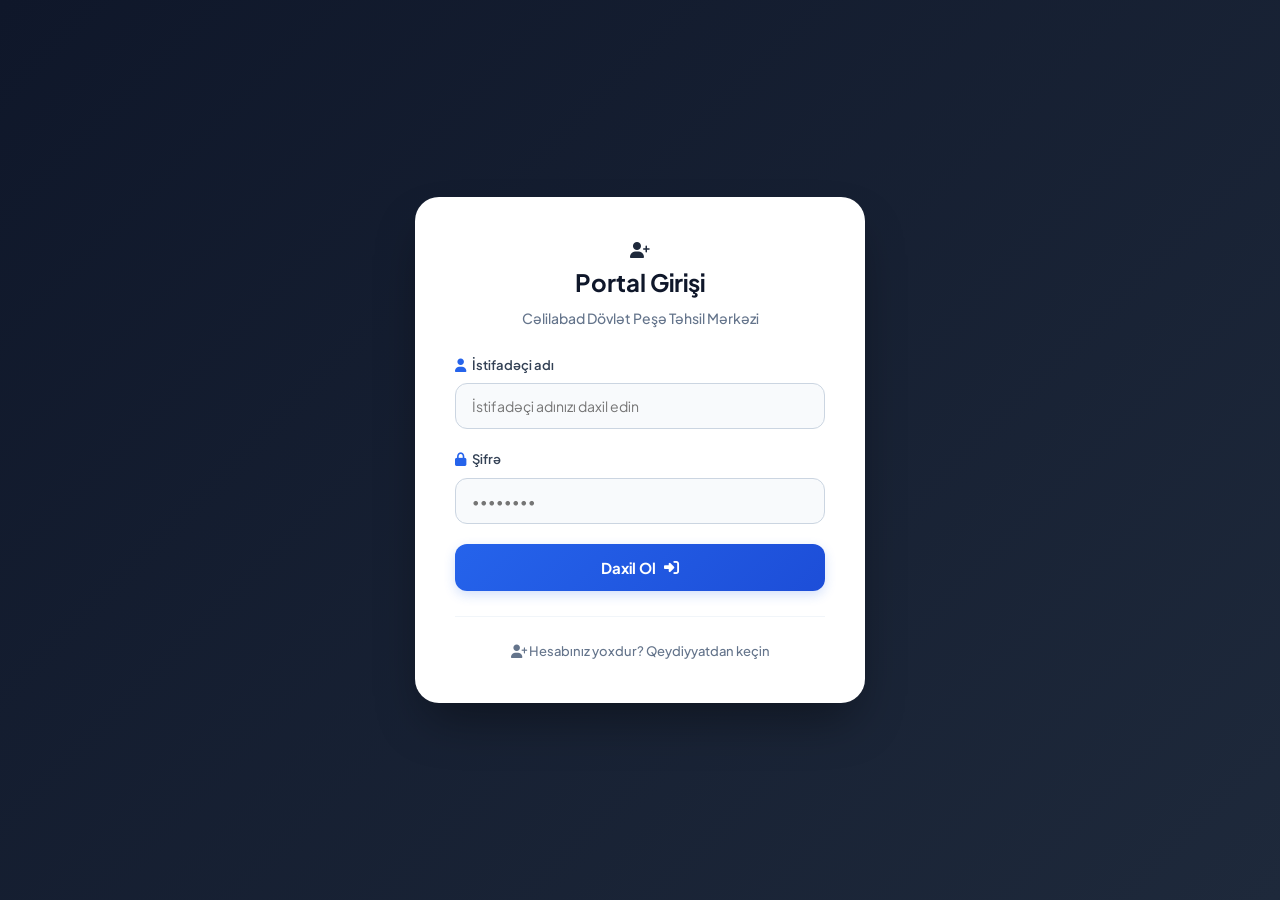
==== login.html @ 172aee86 "Add files via upload" ====
<!DOCTYPE html>
<html lang="az">
<head>
    <meta charset="UTF-8">
    <meta name="viewport" content="width=device-width, initial-scale=1.0">
    <title>Giriş - Portal</title>
    <link rel="stylesheet" href="https://cdnjs.cloudflare.com/ajax/libs/font-awesome/6.5.0/css/all.min.css">
    <link href="https://fonts.googleapis.com/css2?family=Plus+Jakarta+Sans:wght@400;500;600;700&display=swap" rel="stylesheet">
    <link rel="stylesheet" href="style.css">
</head>
<body class="auth-body">

    <div class="auth-container">
        <div class="auth-box">
            <div>
                <i class="fa-solid fa-user-plus"></i>
            </div>
            
            <h2 class="auth-box__title">Portal Girişi</h2>
            <p class="auth-box__subtitle">Cəlilabad Dövlət Peşə Təhsil Mərkəzi</p>
            
            <div id="statusMessage" class="status-message" style="display: none;"></div>

            <form id="loginForm">
                <div class="form-group">
                    <label for="usernameInput"><i class="fas fa-user"></i> İstifadəçi adı</label>
                    <input type="text" id="usernameInput" class="form-control" placeholder="İstifadəçi adınızı daxil edin" required>
                </div>
                
                <div class="form-group">
                    <label for="passwordInput"><i class="fas fa-lock"></i> Şifrə</label>
                    <input type="password" id="passwordInput" class="form-control" placeholder="••••••••" required>
                </div>

                <button type="submit" class="btn btn--primary btn--block">
                    <span>Daxil Ol</span> <i class="fas fa-sign-in-alt"></i>
                </button>
            </form>

            <div class="auth-box__footer">
                <a href="register.html"><i class="fa-solid fa-user-plus"></i> Hesabınız yoxdur? Qeydiyyatdan keçin</a>
            </div>
        </div>
    </div>

    <script src="auth.js"></script>
</body>
</html>
---- style.css ----
* {
    margin: 0;
    padding: 0;
    box-sizing: border-box;
}

:root {
    --bg-main: #f8fafc;
    --primary: #0f172a;
    --accent-orange: #f97316;
    --accent-green: #10b981;
    --accent-red: #ef4444;
    --text-dark: #1e293b;
    --text-muted: #64748b;
    --card-bg: #ffffff;
    --radius-lg: 24px;
    --radius-md: 16px;
    --shadow-sm: 0 4px 6px -1px rgba(0,0,0,0.05);
    --shadow-md: 0 20px 25px -5px rgba(0,0,0,0.05), 0 8px 10px -6px rgba(0,0,0,0.05);
}

body {
    background-color: var(--bg-main);
    line-height: 1.6;
    color: #1e293b; 
    font-family: 'Segoe UI', system-ui, -apple-system, sans-serif;
}

.container {
    max-width: 1200px;
    margin: 0 auto;
    padding: 0 20px; 
}

/*NAVİQASİYA (HEADER & NAVBAR */
header {
    background-color: #ffffff;
    box-shadow: 0 4px 6px -1px rgba(0, 0, 0, 0.05), 0 2px 4px -1px rgba(0, 0, 0, 0.03); 
    position: sticky;
    top: 0;
    z-index: 1000;
}  

.navbar__inner {
    display: flex;
    align-items: center;
    justify-content: space-between;
    padding: 10px 0;
}

.navbar__inner img {
    height: 60px; 
    width: auto;
    object-fit: contain;
}

.nav-menu {
    display: flex;
    align-items: center;
    list-style: none;
    gap: 15px;
}

.nav-menu__link, .dropbtn {
    text-decoration: none;
    color: #334155;
    font-weight: 600;
    font-size: 15px;
    padding: 8px 16px;
    border-radius: 6px;
    transition: all 0.3s ease;
    border: none;
    background: transparent;
}

.nav-menu__link:hover, .dropbtn:hover {
    color: #1e40af;
    background-color: #f1f5f9;
}

.dropdown {
    position: relative;
}

.dropdown-content {
    display: none;
    position: absolute;
    top: 100%;
    left: 0;
    border-radius: 8px;
    background-color: #ffffff;
    box-shadow: 0 10px 15px -3px rgba(0, 0, 0, 0.1);
    min-width: 220px;
    padding: 8px 0;
    border: 1px solid #e2e8f0;
}

.dropdown-content a {
    display: block;
    padding: 10px 20px;
    text-decoration: none;
    color: #475569;
    font-size: 14px;
    transition: background 0.2s;
}

.dropdown-content a:hover {
    background: #f1f5f9;
    color: #1e40af;
}

.dropdown:hover .dropdown-content {
    display: block;
}

/* ==========================================================================
   3. DÜYMƏLƏR (BUTTONS)
   ========================================================================== */
.btn {
    display: inline-block;
    padding: 10px 24px;
    border-radius: 6px;
    text-decoration: none;
    font-weight: 600;
    font-size: 15px;
    transition: all 0.2s ease;
    cursor: pointer;
}

.btn--primary {
    background-color: #1e40af; 
    color: #ffffff;
    border: 1px solid #1e40af;
}

.btn--primary:hover {
    background-color: #1d4ed8;
    transform: translateY(-1px);
}

.btn--secondary {
    background-color: #ffffff;
    color: #1e40af;
    border: 1px solid #cbd5e1;
}

.btn--secondary:hover {
    background-color: #f8fafc;
    border-color: #1e40af;
    transform: translateY(-1px);
}

.btn--block {
    width: 100%;
    text-align: center;
    padding: 12px;
    font-size: 16px;
    margin-top: 10px;
}

/* ==========================================================================
   4. HERO BÖLMƏSİ VƏ STRUKTUR BANNERLƏRİ
   ========================================================================== */
.hero {
    padding: 100px 0;
    text-align: center;
    background: linear-gradient(135deg, #0f172a 0%, #1e3a8a 100%); 
    color: white;
}

.hero__title {
    font-size: 42px;
    font-weight: 800;
    margin-bottom: 15px;
    letter-spacing: -0.5px;
}

.highlight {
    color: #38bdf8; 
}

.hero__subtitle {
    font-size: 18px;
    color: #94a3b8;
    max-width: 600px;
    margin: 0 auto 40px;
}

.hero__buttons {
    display: flex;
    justify-content: center;
    gap: 15px;
    flex-wrap: wrap;
}

.search-box {
    display: flex;
    justify-content: center;
    margin-bottom: 30px;
}

.search-box__input {
    width: 100%;
    max-width: 500px;
    height: 46px;
    padding: 0 20px;
    border-radius: 6px 0 0 6px;
    border: 1px solid #cbd5e1;
    font-size: 15px;
    outline: none;
}

.search-box__btn {
    padding: 0 20px;
    background-color: #1e40af;
    color: white;
    border: none;
    border-radius: 0 6px 6px 0;
    cursor: pointer;
    transition: background 0.2s;
}

.search-box__btn:hover {
    background-color: #1d4ed8;
}

/* ==========================================================================
   5. UMUMİ BÖLMƏ GENERATORTLARI VƏ MEDİA GRİDLƏRİ
   ========================================================================== */
.section {
    padding: 80px 0;
}

.section--light {
    background-color: #ffffff;
}

.section__title {
    font-size: 28px;
    font-weight: 700;
    color: #0f172a;
    margin-bottom: 40px;
    text-align: center;
    position: relative;
}

.section__title::after {
    content: '';
    display: block;
    width: 50px;
    height: 3px;
    background-color: #1e40af;
    margin: 10px auto 0;
    border-radius: 2px;
}

.section-header {
    text-align: center;
    margin-bottom: 50px;
}

.section-header h2 {
    font-size: 32px;
    color: var(--primary);
    font-weight: 800;
    margin-bottom: 12px;
    display: flex;
    align-items: center;
    justify-content: center;
    gap: 12px;
}

.section-header h2 i {
    color: var(--accent-orange);
}

.section-header p {
    color: var(--text-muted);
    font-size: 16px;
    font-weight: 500;
}

.gallery-grid {
    display: grid;
    grid-template-columns: repeat(auto-fill, minmax(280px, 1fr));
    gap: 20px;
    padding: 0;
    background: transparent;
}

.gallery-grid img {
    width: 100%;
    height: 220px;
    object-fit: cover;
    border-radius: 8px;
    box-shadow: 0 4px 6px -1px rgba(0, 0, 0, 0.05);
    transition: transform 0.3s ease, box-shadow 0.3s ease;
}

.gallery-grid img:hover {
    transform: translateY(-5px);
    box-shadow: 0 10px 15px -3px rgba(0, 0, 0, 0.1);
}

.videos-grid {
    display: grid;
    grid-template-columns: repeat(auto-fit, minmax(320px, 1fr));
    gap: 25px;
    background: transparent;
    padding: 0;
}

.video-item {
    background: #ffffff;
    border-radius: 8px;
    overflow: hidden;
    box-shadow: 0 4px 6px -1px rgba(0, 0, 0, 0.05);
    border: 1px solid #e2e8f0;
    position: relative;
    padding-top: 56.25%;
}

.video-item iframe {
    position: absolute;
    top: 0;
    left: 0;
    width: 100%;
    height: 100%;
    border: none;
}

/* ==========================================================================
   7. RƏQƏMSAL KİTABXANA MODULU
   ========================================================================== */
.library-container {
    margin-top: 40px;
    margin-bottom: 60px;
}

.library-search-filter {
    background-color: #ffffff;
    padding: 20px;
    border-radius: 12px;
    box-shadow: 0 4px 6px -1px rgba(0, 0, 0, 0.05);
    margin-bottom: 40px;
    border: 1px solid #e2e8f0;
    display: flex;
    flex-wrap: wrap;
    justify-content: space-between;
    align-items: center;
    gap: 20px;
}

.lib-search-box {
    position: relative;
    flex: 1;
    max-width: 450px;
}

.lib-search-box i {
    position: absolute;
    left: 15px;
    top: 50%;
    transform: translateY(-50%);
    color: #94a3b8;
}

.lib-search-box input {
    width: 100%;
    height: 45px;
    padding-left: 45px;
    padding-right: 20px;
    border: 1px solid #cbd5e1;
    border-radius: 8px;
    font-size: 14px;
    outline: none;
    transition: border-color 0.2s;
}

.lib-search-box input:focus {
    border-color: #2563eb;
}

.lib-filter-tags {
    display: flex;
    gap: 10px;
    flex-wrap: wrap;
}

.lib-tag {
    background-color: #f1f5f9;
    border: none;
    padding: 8px 16px;
    border-radius: 20px;
    font-size: 13px;
    font-weight: 600;
    color: #475569;
    cursor: pointer;
    transition: all 0.2s;
}

.lib-tag.active, .lib-tag:hover {
    background-color: #2563eb;
    color: #ffffff;
}

.featured-book-section {
    margin-bottom: 50px;
}

.featured-book-card {
    background: linear-gradient(135deg, #0f172a 0%, #1e3a8a 100%);
    color: #ffffff;
    border-radius: 16px;
    padding: 35px;
    position: relative;
    overflow: hidden;
    box-shadow: 0 10px 25px rgba(15, 23, 42, 0.25);
}

.featured-badge {
    position: absolute;
    top: 20px;
    right: 20px;
    background-color: #ef4444;
    color: white;
    padding: 6px 14px;
    font-size: 11px;
    font-weight: 700;
    border-radius: 6px;
    text-transform: uppercase;
    box-shadow: 0 4px 10px rgba(239, 68, 68, 0.4);
}

.featured-flex {
    display: flex;
    gap: 35px;
    align-items: center;
    flex-wrap: wrap;
}

.feat-img img {
    width: 150px;
    height: 220px;
    object-fit: cover;
    border-radius: 8px;
    box-shadow: 5px 5px 15px rgba(0,0,0,0.5);
}

.feat-details {
    flex: 1;
    min-width: 280px;
}

.feat-category {
    font-size: 12px;
    color: #38bdf8;
    text-transform: uppercase;
    font-weight: bold;
    letter-spacing: 1px;
}

.feat-details h3 {
    font-size: 24px;
    margin: 5px 0 10px 0;
}

.feat-author {
    color: #94a3b8;
    font-weight: 500;
    margin-bottom: 15px;
}

.feat-desc {
    color: #cbd5e1;
    font-size: 14px;
    line-height: 1.6;
    margin-bottom: 25px;
    max-width: 650px;
}

.feat-buttons {
    display: flex;
    gap: 15px;
}

.lib-btn {
    padding: 10px 20px;
    border-radius: 8px;
    font-weight: 600;
    font-size: 14px;
    text-decoration: none;
    display: inline-flex;
    align-items: center;
    gap: 8px;
    transition: all 0.2s;
}

.lib-btn.pdf-view {
    background-color: rgba(255, 255, 255, 0.1);
    color: white;
    border: 1px solid rgba(255, 255, 255, 0.2);
}

.lib-btn.pdf-view:hover {
    background-color: rgba(255, 255, 255, 0.2);
}

.lib-btn.pdf-download {
    background-color: #38bdf8;
    color: #0f172a;
}

.lib-btn.pdf-download:hover {
    background-color: #7dd3fc;
    transform: translateY(-2px);
}

.shelf-block {
    margin-top: 40px;
}

.shelf-title {
    font-size: 20px;
    color: #0f172a;
    border-left: 4px solid #38bdf8;
    padding-left: 12px;
    margin-bottom: 25px;
    font-weight: 600;
}

.book-grid {
    display: grid;
    grid-template-columns: repeat(auto-fill, minmax(220px, 1fr));
    gap: 25px;
}

.book-card {
    background-color: #ffffff;
    border: 1px solid #e2e8f0;
    border-radius: 12px;
    overflow: hidden;
    transition: all 0.3s cubic-bezier(0.4, 0, 0.2, 1);
    box-shadow: 0 2px 4px rgba(0,0,0,0.02);
}

.book-card:hover {
    transform: translateY(-6px);
    box-shadow: 0 15px 25px rgba(0, 0, 0, 0.08);
    border-color: #cbd5e1;
}

.book-cover {
    height: 240px;
    background-color: #f8fafc;
    position: relative;
    display: flex;
    align-items: center;
    justify-content: center;
    padding: 15px;
    overflow: hidden;
}

.book-cover img {
    height: 100%;
    width: auto;
    object-fit: cover;
    box-shadow: 3px 5px 12px rgba(0,0,0,0.15);
    transition: transform 0.4s ease;
}

.book-card:hover .book-cover img {
    transform: scale(1.05) rotate(1deg);
}

.book-badge.pdf {
    position: absolute;
    top: 12px;
    left: 12px;
    background-color: #ef4444;
    color: white;
    font-size: 10px;
    font-weight: 800;
    padding: 3px 8px;
    border-radius: 4px;
    z-index: 2;
}

.book-info {
    padding: 15px;
    border-top: 1px solid #f1f5f9;
}

.book-title {
    font-size: 15px;
    font-weight: 600;
    color: #0f172a;
    margin-bottom: 4px;
    white-space: nowrap;
    overflow: hidden;
    text-overflow: ellipsis; 
}

.book-author {
    font-size: 13px;
    color: #64748b;
    margin-bottom: 8px;
}

.book-pages {
    font-size: 12px;
    color: #94a3b8;
    margin-bottom: 12px;
}

.book-actions {
    display: flex;
    gap: 8px;
    align-items: center;
}

.action-icon {
    width: 36px;
    height: 36px;
    background-color: #f1f5f9;
    color: #475569;
    border-radius: 6px;
    display: flex;
    align-items: center;
    justify-content: center;
    text-decoration: none;
    transition: all 0.2s;
}

.action-icon:hover {
    background-color: #e2e8f0;
    color: #0f172a;
}

.action-btn-main {
    flex: 1;
    height: 36px;
    background-color: #2563eb;
    color: white;
    font-size: 13px;
    font-weight: 600;
    text-decoration: none;
    border-radius: 6px;
    display: inline-flex;
    align-items: center;
    justify-content: center;
    gap: 6px;
    transition: background 0.2s;
}

.action-btn-main:hover {
    background-color: #1d4ed8;
}

* {
    margin: 0;
    padding: 0;
    box-sizing: border-box;
    font-family: 'Plus Jakarta Sans', sans-serif;
}

.auth-body {
    background: linear-gradient(135deg, #0f172a 0%, #1e293b 100%);
    min-height: 100vh;
    display: flex;
    align-items: center;
    justify-content: center;
    padding: 20px;
}

.auth-container {
    width: 100%;
    max-width: 450px;
}

.auth-box {
    background: #ffffff;
    border-radius: 24px;
    padding: 40px;
    box-shadow: 0 25px 50px -12px rgba(0, 0, 0, 0.4);
    text-align: center;
}

.auth-box__icon {
    width: 70px;
    height: 70px;
    background: rgba(37, 99, 235, 0.08); 
    color: #1d4ed8; 
    border: 1px solid rgba(37, 99, 235, 0.2);
    border-radius: 20px;
    display: flex;
    align-items: center;
    justify-content: center;
    font-size: 30px;
    margin: 0 auto 25px auto;
}

.auth-box__title {
    font-size: 24px;
    font-weight: 700;
    color: #0f172a;
    margin-bottom: 6px;
}

.auth-box__subtitle {
    font-size: 14px;
    color: #64748b;
    margin-bottom: 25px;
    font-weight: 500;
}

.role-selector {
    display: flex;
    background-color: #f1f5f9;
    padding: 5px;
    border-radius: 14px;
    margin-bottom: 25px;
    gap: 4px;
}

.role-btn {
    flex: 1;
    background: transparent;
    border: none;
    padding: 10px 2px;
    font-size: 11.5px;
    font-weight: 700;
    color: #64748b;
    border-radius: 10px;
    cursor: pointer;
    transition: all 0.2s ease;
    display: flex;
    flex-direction: column;
    align-items: center;
    gap: 6px;
}

.role-btn:hover { color: #0f172a; }
.role-btn.active {
    background-color: #ffffff;
    color: #2563eb;
    box-shadow: 0 4px 10px rgba(0, 0, 0, 0.05);
}

/* Form elementləri */
.form-group {
    text-align: left;
    margin-bottom: 20px;
}

.form-group label {
    display: block;
    font-size: 13px;
    font-weight: 600;
    color: #334155;
    margin-bottom: 8px;
}

.form-group label i { color: #2563eb; margin-right: 4px; }

.form-control {
    width: 100%;
    padding: 13px 16px;
    font-size: 14px;
    border-radius: 12px;
    border: 1px solid #cbd5e1;
    background-color: #f8fafc;
    color: #0f172a;
    outline: none;
    transition: all 0.2s;
}

.form-control:focus {
    border-color: #2563eb;
    background-color: #ffffff;
    box-shadow: 0 0 0 4px rgba(37, 99, 235, 0.1);
}

.form-help {
    display: block;
    font-size: 11px;
    color: #94a3b8;
    margin-top: 5px;
}

.btn--block { width: 100%; }
.btn--primary {
    background: linear-gradient(135deg, #2563eb, #1d4ed8);
    color: #ffffff;
    border: none;
    padding: 14px;
    font-size: 15px;
    font-weight: 700;
    border-radius: 12px;
    cursor: pointer;
    display: flex;
    align-items: center;
    justify-content: center;
    gap: 8px;
    box-shadow: 0 4px 12px rgba(37, 99, 235, 0.2);
}

.status-message {
    padding: 12px 16px;
    border-radius: 12px;
    font-size: 13px;
    font-weight: 500;
    margin-bottom: 20px;
    text-align: left;
    line-height: 1.5;
}
.status-message.error { color: #991b1b; background-color: #fef2f2; border: 1px solid #fca5a5; }
.status-message.success { color: #166534; background-color: #f0fdf4; border: 1px solid #86efac; }

.auth-box__footer { margin-top: 25px; padding-top: 20px; border-top: 1px solid #f1f5f9; }
.auth-box__footer a { color: #64748b; text-decoration: none; font-size: 13px; font-weight: 500; }
.auth-box__footer a:hover { color: #2563eb; }


/* ==========================================================================
   10. XƏBƏRLƏR VƏ MEDİA BLOQU (NEWS MODUL)
   ========================================================================== */
.news-container {
    max-width: 1140px;
    margin: 40px auto;
    padding: 0 20px;
}

.news-section-title {
    font-size: 30px;
    color: #0f172a;
    font-weight: 800;
    margin-bottom: 35px;
    position: relative;
}

.news-section-title::after {
    content: '';
    display: block;
    width: 50px;
    height: 4px;
    background-color: #2563eb; 
    margin-top: 10px;
    border-radius: 2px;
}

.news-grid-layout {
    display: grid;
    grid-template-columns: repeat(3, 1fr);
    gap: 30px;
    margin-bottom: 60px;
}

.news-feed-card.main-feature {
    grid-column: span 2;
}

.news-feed-card {
    background: #ffffff;
    border-radius: 16px;
    overflow: hidden;
    box-shadow: 0 4px 20px rgba(15, 23, 42, 0.05);
    border: 1px solid #e2e8f0;
    display: flex;
    flex-direction: column;
    transition: transform 0.3s ease, box-shadow 0.3s ease;
}

.news-feed-card:hover {
    transform: translateY(-5px);
    box-shadow: 0 15px 30px rgba(15, 23, 42, 0.1);
}

.feed-card-image {
    position: relative;
    overflow: hidden;
    background-color: #0f172a;
}

.feed-card-image img {
    width: 100%;
    height: 240px;
    object-fit: cover; 
    display: block;
    transition: transform 0.5s ease;
}

.news-feed-card.main-feature .feed-card-image img {
    height: 380px;
}

.news-feed-card:hover .feed-card-image img {
    transform: scale(1.03);
}

.feed-badge {
    position: absolute;
    top: 15px;
    left: 15px;
    background: #2563eb;
    color: #ffffff;
    font-size: 11px;
    font-weight: 700;
    padding: 6px 14px;
    border-radius: 6px;
    text-transform: uppercase;
    letter-spacing: 0.5px;
}

.feed-card-body {
    padding: 25px;
    display: flex;
    flex-direction: column;
    flex-grow: 1;
}

.feed-meta {
    font-size: 13px;
    color: #64748b;
    margin-bottom: 12px;
    display: flex;
    gap: 15px;
    font-weight: 500;
}

.feed-meta i {
    color: #2563eb;
}

.feed-title {
    font-size: 20px;
    color: #0f172a;
    font-weight: 700;
    line-height: 1.4;
    margin-bottom: 15px;
}

.news-feed-card.main-feature .feed-title {
    font-size: 26px;
}

.feed-description {
    font-size: 14px;
    color: #475569;
    line-height: 1.6;
    margin-bottom: 20px;
    display: -webkit-box;
    -webkit-line-clamp: 3; 
    -webkit-box-orient: vertical;
    overflow: hidden;
}

.news-feed-card.main-feature .feed-description {
    -webkit-line-clamp: 4; 
}

.feed-read-more {
    margin-top: auto;
    color: #2563eb;
    text-decoration: none;
    font-weight: 700;
    font-size: 14px;
    display: inline-flex;
    align-items: center;
    gap: 6px;
    transition: color 0.2s ease;
}

.feed-read-more:hover {
    color: #1d4ed8;
}

.news-single-wrapper {
    background: #ffffff;
    border-radius: 24px;
    padding: 45px;
    border: 1px solid #e2e8f0;
    box-shadow: 0 4px 25px rgba(0,0,0,0.02);
}

.single-category-tag {
    display: inline-block;
    background: rgba(37, 99, 235, 0.08);
    color: #2563eb;
    font-size: 12px;
    font-weight: 700;
    padding: 6px 16px;
    border-radius: 50px;
    margin-bottom: 20px;
    text-transform: uppercase;
}

.single-main-title {
    font-size: 34px;
    color: #0f172a;
    font-weight: 800;
    line-height: 1.3;
    margin-bottom: 20px;
}

.single-post-meta {
    display: flex;
    flex-wrap: wrap;
    gap: 25px;
    padding-bottom: 25px;
    border-bottom: 1px solid #f1f5f9;
    margin-bottom: 35px;
}

.meta-item {
    font-size: 14px;
    color: #64748b;
    display: flex;
    align-items: center;
    gap: 8px;
    font-weight: 500;
}

.meta-item i {
    color: #94a3b8;
}

.single-main-media {
    margin-bottom: 40px;
    border-radius: 16px;
    overflow: hidden;
}

.single-main-media img {
    width: 100%;
    max-height: 500px;
    object-fit: cover;
    display: block;
}

.media-caption {
    background-color: #f8fafc;
    padding: 12px 20px;
    font-size: 13px;
    color: #64748b;
    border-left: 3px solid #cbd5e1;
    font-style: italic;
}

.single-content-body {
    font-size: 17px;
    color: #334155;
    line-height: 1.8;
}

.single-content-body p {
    margin-bottom: 25px;
}

.content-lead-paragraph {
    font-size: 19px;
    font-weight: 600;
    color: #0f172a;
    line-height: 1.7;
}

blockquote {
    background: #f8fafc;
    border-left: 5px solid #2563eb;
    padding: 25px;
    margin: 35px 0;
    border-radius: 0 12px 12px 0;
    font-style: italic;
    font-size: 18px;
    color: #1e293b;
}

.blockquote-author {
    display: block;
    font-size: 13px;
    font-weight: 700;
    color: #64748b;
    margin-top: 10px;
    font-style: normal;
}

.single-sub-gallery {
    margin: 45px 0;
    padding-top: 30px;
    border-top: 1px solid #f1f5f9;
}

.gallery-title {
    font-size: 18px;
    color: #0f172a;
    font-weight: 700;
    margin-bottom: 20px;
}

.gallery-img-box {
    border-radius: 10px;
    overflow: hidden;
    height: 160px;
}

.gallery-img-box img {
    width: 100%;
    height: 100%;
    object-fit: cover;
    transition: transform 0.3s;
}

.gallery-img-box:hover img {
    transform: scale(1.05);
}

.single-footer-tools {
    display: flex;
    justify-content: space-between;
    align-items: center;
    flex-wrap: wrap;
    gap: 20px;
    padding-top: 30px;
    border-top: 1px solid #f1f5f9;
    margin-top: 40px;
}

.post-tags {
    display: flex;
    gap: 8px;
}

.tag {
    background: #f1f5f9;
    color: #475569;
    padding: 6px 12px;
    border-radius: 6px;
    font-size: 13px;
    font-weight: 600;
}

.post-share {
    display: flex;
    align-items: center;
    gap: 12px;
    font-size: 14px;
    font-weight: 700;
    color: #475569;
}

.post-share a {
    width: 35px;
    height: 35px;
    background: #f1f5f9;
    color: #475569;
    border-radius: 50%;
    display: flex;
    align-items: center;
    justify-content: center;
    text-decoration: none;
    transition: all 0.2s ease;
}

.post-share a:hover {
    background: #2563eb;
    color: #ffffff;
    transform: translateY(-2px);
}

/* ==========================================================================
   CDPTM MAIN PORTAL - BRANDING & LOGO ANIMATION
   ========================================================================== */

.nav-left-brand {
    display: flex;
    align-items: center;
    gap: 14px;
    cursor: pointer;
    position: relative;
    user-select: none;
}

/* 🌀 SAAS STİLİNDƏ NEON BADGE */
.animated-school-badge {
    position: relative;
    width: 44px;
    height: 44px;
    background: #0f172a; /* Dərin kosmik tünd rəng */
    border-radius: 12px;
    display: flex;
    align-items: center;
    justify-content: center;
    border: 1px solid rgba(16, 185, 129, 0.25);
    z-index: 1;
}

/* İkonun nəfəs alma animasiyası */
.pulse-icon {
    font-size: 20px;
    color: #10b981; /* Premium yaşıl */
    filter: drop-shadow(0 0 6px rgba(16, 185, 129, 0.5));
    animation: iconPulseEffect 2s infinite ease-in-out;
}

/* Fırlanan möhtəşəm rəngli halqa */
.badge-glow-ring {
    position: absolute;
    top: -2px;
    left: -2px;
    right: -2px;
    bottom: -2px;
    border-radius: 14px;
    background: linear-gradient(45deg, #10b981, #06b6d4, #6366f1, #10b981);
    background-size: 400% 400%;
    z-index: -1;
    opacity: 0.5;
    animation: neonRingRotate 5s linear infinite;
    filter: blur(3px);
}

/* Üzərinə gələndə neonun coşması */
.nav-left-brand:hover .badge-glow-ring {
    opacity: 1;
    filter: blur(5px);
}

.school-brand-text h2 {
    margin: 0;
    font-size: 16px;
    font-weight: 800;
    font-family: 'Plus Jakarta Sans', sans-serif;
    letter-spacing: -0.3px;
    background: linear-gradient(90deg, #ffffff 0%, #38bdf8 50%, #ffffff 100%);
    background-size: 200% auto;
    -webkit-background-clip: text;
    -webkit-text-fill-color: transparent;
    animation: textGlowShine 3.5s linear infinite;
}

.school-brand-text span {
    font-size: 11px;
    font-weight: 600;
    color: #94a3b8;
    display: flex;
    align-items: center;
    gap: 4px;
    margin-top: 1px;
}

.school-brand-text span i {
    color: #38bdf8; /* Aktivlik bildirən mavi neon ildırım */
    font-size: 10px;
}

@keyframes neonRingRotate {
    0% { background-position: 0% 50%; }
    50% { background-position: 100% 50%; }
    100% { background-position: 0% 50%; }
}

@keyframes textGlowShine {
    to { background-position: 200% center; }
}

@keyframes iconPulseEffect {
    0%, 100% { transform: scale(1); filter: drop-shadow(0 0 4px rgba(16, 185, 129, 0.4)); }
    50% { transform: scale(1.08); filter: drop-shadow(0 0 12px rgba(16, 185, 129, 0.8)); }
}

/*  11. FOOTER--SOSİAL MEDİA EFFEKTLƏRİ*/
.main-footer {
    background-color: #0f172a;
    color: #cbd5e1;
    padding: 60px 0 0 0;
    margin-top: 80px;
    border-top: 4px solid #2563eb;
}

.footer-grid {
    display: grid;
    grid-template-columns: 1.5fr 1fr 1fr;
    gap: 40px;
    padding-bottom: 50px;
}

.footer-heading {
    color: #ffffff;
    font-size: 18px;
    font-weight: 600;
    margin-bottom: 25px;
    position: relative;
    padding-bottom: 10px;
}

.footer-heading::after {
    content: '';
    position: absolute;
    left: 0;
    bottom: 0;
    width: 35px;
    height: 2px;
    background-color: #38bdf8;
}

.footer-logo-box img {
    height: 55px;
    width: auto;
    object-fit: contain;
}

.footer-text {
    font-size: 14px;
    line-height: 1.6;
    color: #94a3b8;
    margin-bottom: 25px;
}

.footer-social-links {
    display: flex;
    gap: 12px;
}

.footer-social-links a {
    width: 38px;
    height: 38px;
    background-color: #1e293b;
    color: #cbd5e1;
    border-radius: 50%;
    display: flex;
    align-items: center;
    justify-content: center;
    text-decoration: none;
    transition: all 0.3s cubic-bezier(0.4, 0, 0.2, 1);
}

.footer-social-links a:hover {
    color: #ffffff;
    transform: translateY(-4px);
}

.footer-social-links a:nth-child(1):hover { background-color: #1877f2; } /* Facebook */
.footer-social-links a:nth-child(2):hover { background-color: #e1306c; } /* Instagram */
.footer-social-links a:nth-child(3):hover { background-color: #ff0000; } /* YouTube */

.footer-menu {
    list-style: none;
    padding: 0;
    margin: 0;
}

.footer-menu li {
    margin-bottom: 12px;
}

.footer-menu li a {
    color: #cbd5e1;
    text-decoration: none;
    font-size: 14px;
    display: inline-flex;
    align-items: center;
    gap: 8px;
    transition: all 0.25s ease;
}

.footer-menu li a i {
    font-size: 10px;
    color: #38bdf8;
    transition: transform 0.25s ease;
}

.footer-menu li a:hover {
    color: #ffffff;
}

.footer-menu li a:hover i {
    color: #ffffff;
    transform: translateX(5px);
}

.footer-contact-list {
    list-style: none;
    padding: 0;
    margin: 0;
}

.footer-contact-list li {
    margin-bottom: 14px;
    font-size: 14px;
    color: #cbd5e1;
    display: flex;
    align-items: center;
    gap: 12px;
}

.footer-contact-list li a {
    color: #cbd5e1;
    text-decoration: none;
}

.footer-contact-list li a:hover {
    color: #ffffff;
}

.footer-contact-list li i {
    color: #38bdf8;
    width: 16px;
    text-align: center;
}

.footer-copyright {
    background-color: #020617;
    padding: 20px 0;
    border-top: 1px solid #1e293b;
    text-align: center;
    font-size: 13px;
}

/* MOBİL RESPONSIVE SİSTEMİ */
@media (max-width: 992px) {
    .news-grid-layout {
        grid-template-columns: repeat(2, 1fr);
    }
    .news-feed-card.main-feature {
        grid-column: span 2;
    }
    .single-main-title {
        font-size: 28px;
    }
}

@media (max-width: 768px) {
    .contact-wrapper {
        grid-template-columns: 1fr;
    }
    .footer-grid {
        grid-template-columns: 1fr;
        gap: 30px;
    }
    .news-grid-layout {
        grid-template-columns: 1fr;
    }
    .news-feed-card.main-feature {
        grid-column: span 1;
    }
    .news-feed-card.main-feature .feed-card-image img {
        height: 240px;
    }
    .news-single-wrapper {
        padding: 25px 20px;
    }
    .single-main-title {
        font-size: 24px;
    }
    .gallery-grid {
        grid-template-columns: 1fr;
    }
    .gallery-img-box {
        height: 180px;
    }
    .single-footer-tools {
        flex-direction: column;
        align-items: flex-start;
    }
    .today-menu-content {
        flex-direction: column;
        align-items: flex-start;
    }
    .today-menu-price {
        width: 100%;
        text-align: right;
    }
}
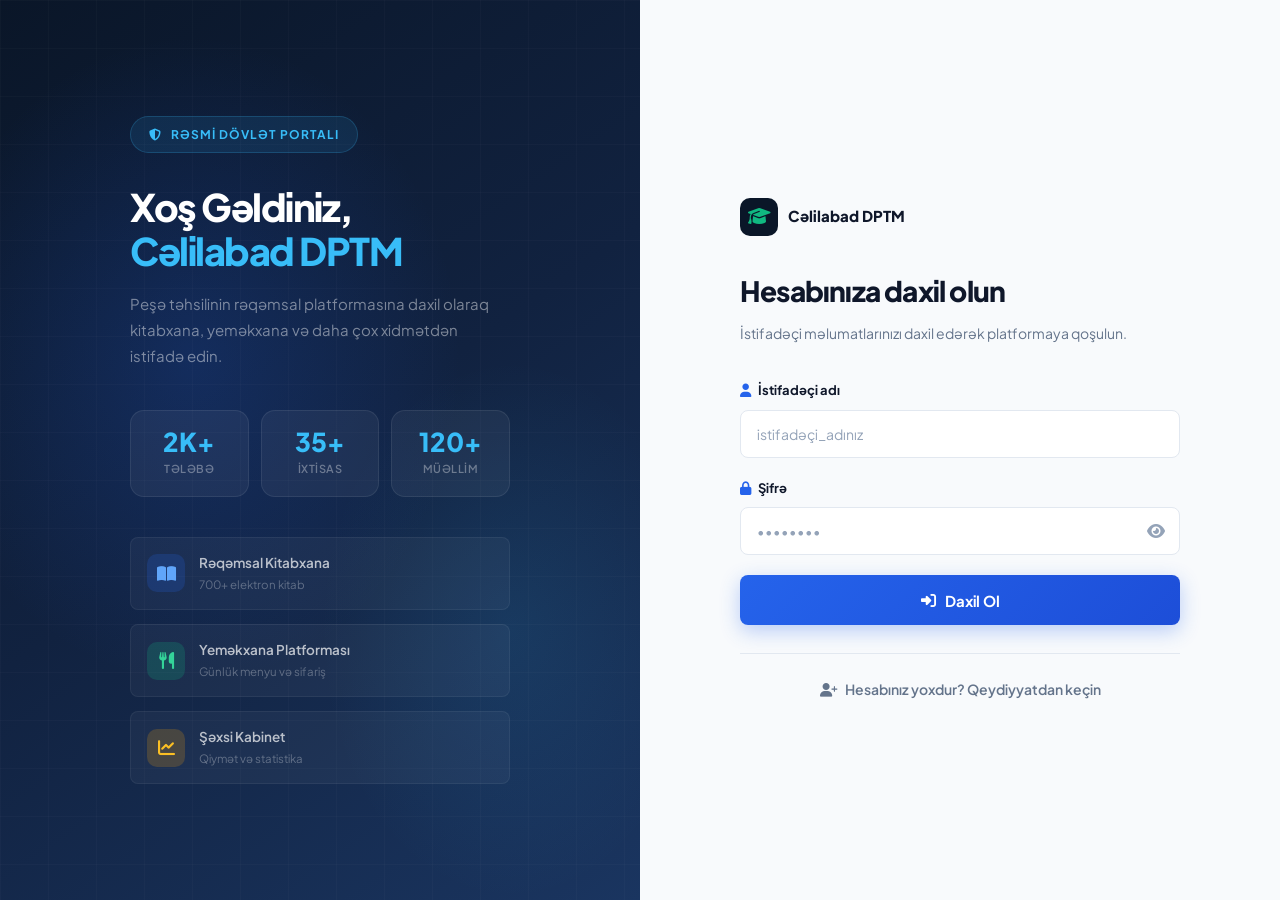
==== commit 198ce428: "Add files via upload" ====
--- a/login.html
+++ b/login.html
@@ -3,46 +3,133 @@
 <head>
     <meta charset="UTF-8">
     <meta name="viewport" content="width=device-width, initial-scale=1.0">
-    <title>Giriş - Portal</title>
+    <title>Giriş — Cəlilabad DPTM Portal</title>
     <link rel="stylesheet" href="https://cdnjs.cloudflare.com/ajax/libs/font-awesome/6.5.0/css/all.min.css">
-    <link href="https://fonts.googleapis.com/css2?family=Plus+Jakarta+Sans:wght@400;500;600;700&display=swap" rel="stylesheet">
+    <link href="https://fonts.googleapis.com/css2?family=Plus+Jakarta+Sans:wght@400;500;600;700;800&display=swap" rel="stylesheet">
     <link rel="stylesheet" href="style.css">
 </head>
 <body class="auth-body">
 
-    <div class="auth-container">
-        <div class="auth-box">
-            <div>
-                <i class="fa-solid fa-user-plus"></i>
+    <!-- LEFT — Visual panel -->
+    <div class="auth-visual">
+        <div class="auth-visual-grid"></div>
+        <div class="auth-visual-content">
+
+            <div class="auth-visual-badge">
+                <i class="fas fa-shield-alt"></i> Rəsmi Dövlət Portalı
             </div>
-            
-            <h2 class="auth-box__title">Portal Girişi</h2>
-            <p class="auth-box__subtitle">Cəlilabad Dövlət Peşə Təhsil Mərkəzi</p>
-            
-            <div id="statusMessage" class="status-message" style="display: none;"></div>
 
-            <form id="loginForm">
-                <div class="form-group">
-                    <label for="usernameInput"><i class="fas fa-user"></i> İstifadəçi adı</label>
-                    <input type="text" id="usernameInput" class="form-control" placeholder="İstifadəçi adınızı daxil edin" required>
+            <h1 class="auth-visual-title">
+                Xoş Gəldiniz,<br>
+                <span>Cəlilabad DPTM</span>
+            </h1>
+            <p class="auth-visual-desc">
+                Peşə təhsilinin rəqəmsal platformasına daxil olaraq kitabxana, yeməkxana və daha çox xidmətdən istifadə edin.
+            </p>
+
+            <div class="auth-visual-stats">
+                <div class="avs-item">
+                    <div class="avs-num">2K+</div>
+                    <div class="avs-lbl">Tələbə</div>
                 </div>
-                
-                <div class="form-group">
-                    <label for="passwordInput"><i class="fas fa-lock"></i> Şifrə</label>
-                    <input type="password" id="passwordInput" class="form-control" placeholder="••••••••" required>
+                <div class="avs-item">
+                    <div class="avs-num">35+</div>
+                    <div class="avs-lbl">İxtisas</div>
                 </div>
+                <div class="avs-item">
+                    <div class="avs-num">120+</div>
+                    <div class="avs-lbl">Müəllim</div>
+                </div>
+            </div>
 
-                <button type="submit" class="btn btn--primary btn--block">
-                    <span>Daxil Ol</span> <i class="fas fa-sign-in-alt"></i>
-                </button>
-            </form>
-
-            <div class="auth-box__footer">
-                <a href="register.html"><i class="fa-solid fa-user-plus"></i> Hesabınız yoxdur? Qeydiyyatdan keçin</a>
+            <div class="auth-visual-features">
+                <div class="avf-item">
+                    <div class="avf-icon blue"><i class="fas fa-book-open"></i></div>
+                    <div>
+                        <div class="avf-text">Rəqəmsal Kitabxana</div>
+                        <div class="avf-sub">700+ elektron kitab</div>
+                    </div>
+                </div>
+                <div class="avf-item">
+                    <div class="avf-icon green"><i class="fas fa-utensils"></i></div>
+                    <div>
+                        <div class="avf-text">Yeməkxana Platforması</div>
+                        <div class="avf-sub">Günlük menyu və sifariş</div>
+                    </div>
+                </div>
+                <div class="avf-item">
+                    <div class="avf-icon gold"><i class="fas fa-chart-line"></i></div>
+                    <div>
+                        <div class="avf-text">Şəxsi Kabinet</div>
+                        <div class="avf-sub">Qiymət və statistika</div>
+                    </div>
+                </div>
             </div>
         </div>
     </div>
 
+    <!-- RIGHT — Form panel -->
+    <div class="auth-form-panel">
+        <div class="auth-form-wrap">
+
+            <div class="auth-form-header">
+                <a href="index.html" class="auth-form-logo">
+                    <div class="auth-form-logo-icon">
+                        <i class="fas fa-graduation-cap"></i>
+                    </div>
+                    <div class="auth-form-logo-name">Cəlilabad DPTM</div>
+                </a>
+                <h2 class="auth-form-title">Hesabınıza daxil olun</h2>
+                <p class="auth-form-sub">İstifadəçi məlumatlarınızı daxil edərək platformaya qoşulun.</p>
+            </div>
+
+            <div id="statusMessage" class="status-message" style="display:none;"></div>
+
+            <form id="loginForm">
+                <div class="form-group">
+                    <label for="usernameInput">
+                        <i class="fas fa-user"></i> İstifadəçi adı
+                    </label>
+                    <input type="text" id="usernameInput" class="form-control"
+                           placeholder="istifadəçi_adınız" required autocomplete="username">
+                </div>
+
+                <div class="form-group">
+                    <label for="passwordInput">
+                        <i class="fas fa-lock"></i> Şifrə
+                    </label>
+                    <div class="form-input-wrap">
+                        <input type="password" id="passwordInput" class="form-control"
+                               placeholder="••••••••" required autocomplete="current-password">
+                        <i class="fas fa-eye toggle-password" id="togglePass"></i>
+                    </div>
+                </div>
+
+                <button type="submit" class="auth-submit">
+                    <i class="fas fa-sign-in-alt"></i>
+                    <span>Daxil Ol</span>
+                </button>
+            </form>
+
+            <div class="auth-form-footer">
+                <a href="register.html">
+                    <i class="fas fa-user-plus"></i>
+                    Hesabınız yoxdur? Qeydiyyatdan keçin
+                </a>
+            </div>
+
+        </div>
+    </div>
+
     <script src="auth.js"></script>
+    <script>
+        // Toggle password visibility
+        document.getElementById('togglePass').addEventListener('click', function() {
+            const inp = document.getElementById('passwordInput');
+            const isPass = inp.type === 'password';
+            inp.type = isPass ? 'text' : 'password';
+            this.className = isPass ? 'fas fa-eye-slash toggle-password' : 'fas fa-eye toggle-password';
+        });
+    </script>
 </body>
 </html>
--- a/style.css
+++ b/style.css
@@ -1,1472 +1,1090 @@
-* {
-    margin: 0;
+/* ================================================================
+   CƏLILABAD DPTM — PREMIUM CSS v3.0
+   ================================================================ */
+
+/* 1. RESET & TOKENS */
+*, *::before, *::after { margin: 0; padding: 0; box-sizing: border-box; }
+
+:root {
+    --navy:       #0a1628;
+    --navy-mid:   #112240;
+    --navy-light: #1a3560;
+    --blue:       #1d4ed8;
+    --blue-mid:   #2563eb;
+    --sky:        #38bdf8;
+    --green:      #10b981;
+    --gold:       #f59e0b;
+    --white:      #ffffff;
+    --slate-50:   #f8fafc;
+    --slate-100:  #f1f5f9;
+    --slate-200:  #e2e8f0;
+    --slate-400:  #94a3b8;
+    --slate-600:  #475569;
+    --slate-800:  #1e293b;
+    --text:       #0f172a;
+    --text-muted: #64748b;
+    --radius-sm:  8px;
+    --radius-md:  14px;
+    --radius-lg:  22px;
+    --radius-xl:  30px;
+    --ease:       cubic-bezier(0.4, 0, 0.2, 1);
+    --t:          0.3s var(--ease);
+    --shadow-sm:  0 1px 3px rgba(0,0,0,0.06), 0 1px 2px rgba(0,0,0,0.04);
+    --shadow-md:  0 10px 30px rgba(0,0,0,0.08);
+    --shadow-lg:  0 25px 60px rgba(0,0,0,0.14);
+    --shadow-xl:  0 40px 80px rgba(0,0,0,0.2);
+}
+
+/* Dark mode */
+body.dark {
+    --slate-50:  #0a1628;
+    --slate-100: #112240;
+    --slate-200: #1a3560;
+    --text:      #e2e8f0;
+    --text-muted:#94a3b8;
+    --white:     #112240;
+}
+
+/* 2. SCROLLBAR */
+::-webkit-scrollbar { width: 6px; }
+::-webkit-scrollbar-track { background: var(--slate-100); }
+::-webkit-scrollbar-thumb { background: linear-gradient(180deg, var(--blue), var(--sky)); border-radius: 6px; }
+
+/* 3. LOADING SCREEN */
+#page-loader {
+    position: fixed; inset: 0; z-index: 99999;
+    background: var(--navy);
+    display: flex; flex-direction: column; align-items: center; justify-content: center; gap: 28px;
+    transition: opacity 0.7s var(--ease), visibility 0.7s;
+}
+#page-loader.out { opacity: 0; visibility: hidden; pointer-events: none; }
+
+.loader-emblem {
+    position: relative;
+    width: 72px; height: 72px;
+}
+.loader-emblem svg { width: 72px; height: 72px; }
+.loader-ring {
+    fill: none; stroke: rgba(255,255,255,0.08); stroke-width: 2;
+}
+.loader-arc {
+    fill: none; stroke: url(#lg); stroke-width: 2.5;
+    stroke-linecap: round;
+    stroke-dasharray: 160; stroke-dashoffset: 160;
+    animation: arcDraw 1.4s var(--ease) forwards;
+}
+@keyframes arcDraw { to { stroke-dashoffset: 0; } }
+
+.loader-brand {
+    font-family: 'Plus Jakarta Sans', sans-serif;
+    font-size: 15px; font-weight: 700; letter-spacing: 2px;
+    color: rgba(255,255,255,0.5); text-transform: uppercase;
+}
+.loader-brand span { color: var(--sky); }
+
+.loader-progress-wrap {
+    width: 180px; height: 2px;
+    background: rgba(255,255,255,0.08); border-radius: 2px; overflow: hidden;
+}
+.loader-progress-bar {
+    height: 100%;
+    background: linear-gradient(90deg, var(--blue), var(--sky));
+    border-radius: 2px;
+    animation: prog 1.6s var(--ease) forwards;
+    width: 0;
+}
+@keyframes prog { 0% { width: 0; } 60% { width: 75%; } 100% { width: 100%; } }
+
+/* 4. BODY */
+body {
+    background: var(--slate-50);
+    color: var(--text);
+    font-family: 'Plus Jakarta Sans', 'Segoe UI', system-ui, sans-serif;
+    line-height: 1.65;
+    overflow-x: hidden;
+}
+.container { max-width: 1200px; margin: 0 auto; padding: 0 24px; }
+
+/* ================================================================
+   5. NAVBAR — Premium Government Style
+   ================================================================ */
+
+/* Top utility bar */
+.top-bar {
+    background: var(--navy);
+    padding: 7px 0;
+    font-size: 12px;
+    font-weight: 600;
+    color: rgba(255,255,255,0.55);
+    letter-spacing: 0.3px;
+}
+.top-bar .container {
+    display: flex; align-items: center; justify-content: space-between; gap: 20px;
+}
+.top-bar-left { display: flex; align-items: center; gap: 20px; }
+.top-bar-left a, .top-bar-right a {
+    color: rgba(255,255,255,0.5);
+    text-decoration: none;
+    display: flex; align-items: center; gap: 6px;
+    transition: color var(--t);
+}
+.top-bar-left a:hover, .top-bar-right a:hover { color: var(--sky); }
+.top-bar-right { display: flex; align-items: center; gap: 16px; }
+
+/* Main nav */
+.header {
+    background: rgba(255,255,255,0.97);
+    backdrop-filter: blur(24px);
+    -webkit-backdrop-filter: blur(24px);
+    border-bottom: 1px solid var(--slate-200);
+    position: sticky; top: 0; z-index: 990;
+    transition: box-shadow var(--t);
+}
+body.dark .header { background: rgba(10,22,40,0.97); border-bottom-color: rgba(255,255,255,0.07); }
+.header.elevated { box-shadow: 0 4px 32px rgba(0,0,0,0.1); }
+
+.navbar-inner {
+    display: flex; align-items: center; justify-content: space-between;
     padding: 0;
-    box-sizing: border-box;
-}
-
-:root {
-    --bg-main: #f8fafc;
-    --primary: #0f172a;
-    --accent-orange: #f97316;
-    --accent-green: #10b981;
-    --accent-red: #ef4444;
-    --text-dark: #1e293b;
-    --text-muted: #64748b;
-    --card-bg: #ffffff;
-    --radius-lg: 24px;
-    --radius-md: 16px;
-    --shadow-sm: 0 4px 6px -1px rgba(0,0,0,0.05);
-    --shadow-md: 0 20px 25px -5px rgba(0,0,0,0.05), 0 8px 10px -6px rgba(0,0,0,0.05);
-}
-
-body {
-    background-color: var(--bg-main);
-    line-height: 1.6;
-    color: #1e293b; 
-    font-family: 'Segoe UI', system-ui, -apple-system, sans-serif;
-}
-
-.container {
-    max-width: 1200px;
-    margin: 0 auto;
-    padding: 0 20px; 
-}
-
-/*NAVİQASİYA (HEADER & NAVBAR */
-header {
-    background-color: #ffffff;
-    box-shadow: 0 4px 6px -1px rgba(0, 0, 0, 0.05), 0 2px 4px -1px rgba(0, 0, 0, 0.03); 
-    position: sticky;
-    top: 0;
-    z-index: 1000;
-}  
-
-.navbar__inner {
-    display: flex;
-    align-items: center;
-    justify-content: space-between;
+    height: 68px;
+}
+
+/* Brand */
+.brand {
+    display: flex; align-items: center; gap: 14px;
+    text-decoration: none; flex-shrink: 0;
+}
+.brand-badge {
+    width: 46px; height: 46px;
+    background: var(--navy);
+    border-radius: 13px;
+    display: flex; align-items: center; justify-content: center;
+    position: relative;
+    flex-shrink: 0;
+    overflow: hidden;
+}
+.brand-badge::before {
+    content: '';
+    position: absolute; inset: -1px;
+    background: conic-gradient(from 0deg, var(--blue), var(--sky), var(--green), var(--blue));
+    border-radius: 14px;
+    z-index: -1;
+    animation: badgeSpin 5s linear infinite;
+    opacity: 0.7;
+}
+@keyframes badgeSpin { to { transform: rotate(360deg); } }
+.brand-badge i {
+    font-size: 21px; color: var(--green);
+    filter: drop-shadow(0 0 6px rgba(16,185,129,0.6));
+    animation: capPulse 2.5s ease-in-out infinite;
+    position: relative; z-index: 1;
+}
+@keyframes capPulse {
+    0%,100% { transform: scale(1); filter: drop-shadow(0 0 5px rgba(16,185,129,0.5)); }
+    50%      { transform: scale(1.1); filter: drop-shadow(0 0 12px rgba(16,185,129,0.9)); }
+}
+
+.brand-text { display: flex; flex-direction: column; gap: 1px; }
+.brand-name {
+    font-size: 15px; font-weight: 800; letter-spacing: -0.3px;
+    color: var(--text);
+    background: linear-gradient(120deg, var(--navy), var(--blue-mid));
+    -webkit-background-clip: text; -webkit-text-fill-color: transparent;
+}
+body.dark .brand-name {
+    background: linear-gradient(120deg, #fff, var(--sky));
+    -webkit-background-clip: text; -webkit-text-fill-color: transparent;
+}
+.brand-sub {
+    font-size: 10.5px; font-weight: 600; letter-spacing: 1.2px;
+    color: var(--text-muted); text-transform: uppercase;
+    display: flex; align-items: center; gap: 5px;
+}
+.brand-sub span {
+    display: inline-block; width: 6px; height: 6px;
+    background: var(--green); border-radius: 50%;
+    animation: dot 2s ease-in-out infinite;
+}
+@keyframes dot { 0%,100% { opacity: 1; } 50% { opacity: 0.3; } }
+
+/* Nav links */
+.nav-links {
+    display: flex; align-items: center; list-style: none; gap: 2px;
+    margin: 0 24px;
+}
+.nav-links a {
+    display: flex; align-items: center; gap: 6px;
+    padding: 8px 13px;
+    font-size: 13.5px; font-weight: 600; color: var(--slate-600);
+    text-decoration: none; border-radius: var(--radius-sm);
+    transition: var(--t); white-space: nowrap; position: relative;
+}
+body.dark .nav-links a { color: var(--slate-400); }
+.nav-links a:hover { color: var(--blue-mid); background: var(--slate-100); }
+body.dark .nav-links a:hover { background: rgba(255,255,255,0.07); color: var(--sky); }
+.nav-links a.active { color: var(--blue-mid); }
+body.dark .nav-links a.active { color: var(--sky); }
+.nav-links a.active::after {
+    content: ''; position: absolute; bottom: 4px; left: 50%;
+    transform: translateX(-50%);
+    width: 18px; height: 2.5px;
+    background: var(--blue-mid); border-radius: 2px;
+}
+body.dark .nav-links a.active::after { background: var(--sky); }
+
+/* Dropdown */
+.has-dropdown { position: relative; }
+.has-dropdown > a::before {
+    content: ''; width: 0; height: 0;
+    border-left: 4px solid transparent; border-right: 4px solid transparent;
+    border-top: 4.5px solid currentColor;
+    display: inline-block; margin-left: 2px; opacity: 0.6;
+    transition: transform var(--t);
+}
+.has-dropdown:hover > a::before { transform: rotate(180deg); }
+
+.dropdown-panel {
+    display: none; position: absolute; top: calc(100% + 10px); left: 0;
+    background: var(--white); border: 1px solid var(--slate-200);
+    border-radius: var(--radius-md); min-width: 230px;
+    box-shadow: var(--shadow-lg); overflow: hidden;
+    animation: panelIn 0.22s var(--ease);
+}
+body.dark .dropdown-panel { background: #112240; border-color: rgba(255,255,255,0.08); }
+@keyframes panelIn { from { opacity: 0; transform: translateY(-6px); } to { opacity: 1; transform: none; } }
+
+.dropdown-panel a {
+    display: flex; align-items: center; gap: 11px;
+    padding: 12px 18px;
+    font-size: 14px; color: var(--text); font-weight: 500;
+    text-decoration: none; transition: var(--t);
+    border-bottom: 1px solid var(--slate-100);
+}
+body.dark .dropdown-panel a { color: var(--slate-400); border-bottom-color: rgba(255,255,255,0.04); }
+.dropdown-panel a:last-child { border-bottom: none; }
+.dropdown-panel a i { color: var(--blue-mid); width: 18px; font-size: 15px; flex-shrink: 0; }
+.dropdown-panel a:hover { background: var(--slate-100); color: var(--blue-mid); padding-left: 22px; }
+body.dark .dropdown-panel a:hover { background: rgba(255,255,255,0.05); color: var(--sky); }
+.has-dropdown:hover .dropdown-panel { display: block; }
+
+/* Nav actions */
+.nav-actions { display: flex; align-items: center; gap: 8px; flex-shrink: 0; }
+
+.btn-icon {
+    width: 40px; height: 40px;
+    border-radius: var(--radius-sm);
+    border: 1.5px solid var(--slate-200);
+    background: transparent; cursor: pointer;
+    display: flex; align-items: center; justify-content: center;
+    color: var(--slate-600); font-size: 16px;
+    transition: var(--t);
+}
+body.dark .btn-icon { border-color: rgba(255,255,255,0.1); color: var(--slate-400); }
+.btn-icon:hover { background: var(--slate-100); color: var(--text); border-color: var(--slate-200); }
+body.dark .btn-icon:hover { background: rgba(255,255,255,0.07); color: #fff; }
+
+.btn-primary {
+    display: flex; align-items: center; gap: 8px;
+    padding: 9px 20px;
+    background: var(--blue-mid); color: #fff;
+    font-size: 13.5px; font-weight: 700;
+    border: none; border-radius: var(--radius-sm);
+    cursor: pointer; text-decoration: none;
+    transition: var(--t);
+    box-shadow: 0 4px 14px rgba(37,99,235,0.3);
+}
+.btn-primary:hover {
+    background: var(--blue); transform: translateY(-2px);
+    box-shadow: 0 8px 20px rgba(37,99,235,0.4);
+}
+
+/* Hamburger */
+.hamburger {
+    display: none; flex-direction: column; gap: 5px;
+    width: 40px; height: 40px; cursor: pointer;
+    align-items: center; justify-content: center;
+    background: transparent; border: 1.5px solid var(--slate-200);
+    border-radius: var(--radius-sm); transition: var(--t);
+}
+.hamburger span {
+    display: block; width: 20px; height: 2px;
+    background: var(--slate-600); border-radius: 2px; transition: var(--t);
+}
+.hamburger.open span:nth-child(1) { transform: rotate(45deg) translate(5px,5px); }
+.hamburger.open span:nth-child(2) { opacity: 0; }
+.hamburger.open span:nth-child(3) { transform: rotate(-45deg) translate(5px,-5px); }
+
+/* ================================================================
+   6. HERO — Full-screen cinematic
+   ================================================================ */
+.hero {
+    min-height: 100vh;
+    background: var(--navy);
+    position: relative; overflow: hidden;
+    display: flex; flex-direction: column;
+}
+
+/* Animated mesh background */
+.hero-bg {
+    position: absolute; inset: 0;
+    background:
+        radial-gradient(ellipse 80% 60% at 20% 40%, rgba(29,78,216,0.18) 0%, transparent 60%),
+        radial-gradient(ellipse 60% 80% at 85% 20%, rgba(56,189,248,0.1) 0%, transparent 60%),
+        radial-gradient(ellipse 50% 50% at 60% 80%, rgba(16,185,129,0.06) 0%, transparent 60%);
+    animation: meshPulse 10s ease-in-out infinite alternate;
+}
+@keyframes meshPulse {
+    from { opacity: 0.7; }
+    to   { opacity: 1; }
+}
+
+/* Grid overlay */
+.hero-grid {
+    position: absolute; inset: 0;
+    background-image:
+        linear-gradient(rgba(255,255,255,0.025) 1px, transparent 1px),
+        linear-gradient(90deg, rgba(255,255,255,0.025) 1px, transparent 1px);
+    background-size: 60px 60px;
+    mask-image: radial-gradient(ellipse 90% 80% at 50% 50%, black, transparent);
+}
+
+/* Stats bar */
+.hero-stats {
+    position: relative; z-index: 2;
+    border-bottom: 1px solid rgba(255,255,255,0.06);
     padding: 10px 0;
 }
-
-.navbar__inner img {
-    height: 60px; 
-    width: auto;
-    object-fit: contain;
-}
-
-.nav-menu {
-    display: flex;
-    align-items: center;
-    list-style: none;
-    gap: 15px;
-}
-
-.nav-menu__link, .dropbtn {
-    text-decoration: none;
-    color: #334155;
-    font-weight: 600;
-    font-size: 15px;
-    padding: 8px 16px;
-    border-radius: 6px;
-    transition: all 0.3s ease;
-    border: none;
-    background: transparent;
-}
-
-.nav-menu__link:hover, .dropbtn:hover {
-    color: #1e40af;
-    background-color: #f1f5f9;
-}
-
-.dropdown {
+.hero-stats .container { display: flex; gap: 32px; justify-content: center; flex-wrap: wrap; }
+.hstat {
+    display: flex; align-items: center; gap: 8px;
+    font-size: 12px; font-weight: 600; letter-spacing: 0.5px;
+    color: rgba(255,255,255,0.45); text-transform: uppercase;
+}
+.hstat i { color: var(--sky); font-size: 13px; }
+.hstat strong { color: rgba(255,255,255,0.8); }
+
+/* Hero main */
+.hero-main {
+    flex: 1; display: flex; align-items: center;
+    padding: 80px 0 100px; position: relative; z-index: 2;
+}
+.hero-main .container {
+    display: grid; grid-template-columns: 1fr 1fr; gap: 80px; align-items: center;
+}
+
+.hero-eyebrow {
+    display: inline-flex; align-items: center; gap: 8px;
+    background: rgba(56,189,248,0.1);
+    border: 1px solid rgba(56,189,248,0.25);
+    color: var(--sky);
+    padding: 7px 16px; border-radius: 50px;
+    font-size: 12px; font-weight: 700; letter-spacing: 1px; text-transform: uppercase;
+    margin-bottom: 28px;
+}
+.hero-eyebrow i { font-size: 13px; }
+
+.hero-title {
+    font-size: 52px; font-weight: 800; line-height: 1.1;
+    letter-spacing: -2px; color: #fff; margin-bottom: 24px;
+}
+.hero-title .line2 { color: var(--sky); }
+
+.hero-desc {
+    font-size: 17px; color: rgba(255,255,255,0.55); line-height: 1.75;
+    max-width: 480px; margin-bottom: 40px;
+}
+
+/* Quick action cards */
+.hero-actions {
+    display: grid; grid-template-columns: repeat(2, 1fr); gap: 12px; margin-bottom: 40px;
+}
+.hero-action-card {
+    background: rgba(255,255,255,0.05);
+    border: 1px solid rgba(255,255,255,0.1);
+    border-radius: var(--radius-md);
+    padding: 18px; text-decoration: none;
+    display: flex; align-items: center; gap: 14px;
+    transition: var(--t);
+}
+.hero-action-card:hover {
+    background: rgba(255,255,255,0.09);
+    border-color: rgba(56,189,248,0.3);
+    transform: translateY(-3px);
+}
+.hac-icon {
+    width: 42px; height: 42px; border-radius: 11px;
+    display: flex; align-items: center; justify-content: center;
+    font-size: 20px; flex-shrink: 0;
+}
+.hac-icon.blue  { background: rgba(37,99,235,0.2); color: #60a5fa; }
+.hac-icon.green { background: rgba(16,185,129,0.2); color: #34d399; }
+.hac-icon.gold  { background: rgba(245,158,11,0.2); color: #fbbf24; }
+.hac-icon.sky   { background: rgba(56,189,248,0.2); color: var(--sky); }
+.hac-label {
+    font-size: 13.5px; font-weight: 700; color: rgba(255,255,255,0.85); margin-bottom: 2px;
+}
+.hac-sub { font-size: 11.5px; color: rgba(255,255,255,0.35); font-weight: 500; }
+
+/* Cta buttons */
+.hero-cta { display: flex; align-items: center; gap: 14px; }
+.cta-main {
+    display: flex; align-items: center; gap: 9px;
+    padding: 13px 28px;
+    background: linear-gradient(135deg, var(--blue-mid), var(--blue));
+    color: #fff; font-size: 15px; font-weight: 700;
+    border-radius: var(--radius-sm); text-decoration: none;
+    box-shadow: 0 8px 24px rgba(37,99,235,0.4);
+    transition: var(--t);
+}
+.cta-main:hover { transform: translateY(-3px); box-shadow: 0 14px 32px rgba(37,99,235,0.5); }
+.cta-ghost {
+    display: flex; align-items: center; gap: 9px;
+    padding: 13px 24px;
+    background: rgba(255,255,255,0.07);
+    border: 1.5px solid rgba(255,255,255,0.18);
+    color: rgba(255,255,255,0.8); font-size: 15px; font-weight: 600;
+    border-radius: var(--radius-sm); text-decoration: none;
+    transition: var(--t);
+}
+.cta-ghost:hover { background: rgba(255,255,255,0.12); border-color: rgba(255,255,255,0.35); }
+
+/* Hero visual (right column) */
+.hero-visual {
+    position: relative; display: flex; align-items: center; justify-content: center;
+}
+.hero-card-stack {
+    position: relative; width: 100%; max-width: 380px; margin: 0 auto;
+}
+.hero-info-card {
+    background: rgba(255,255,255,0.06);
+    border: 1px solid rgba(255,255,255,0.12);
+    border-radius: var(--radius-lg);
+    padding: 28px; backdrop-filter: blur(20px);
+}
+.hic-header {
+    display: flex; align-items: center; gap: 14px; margin-bottom: 24px;
+    padding-bottom: 20px; border-bottom: 1px solid rgba(255,255,255,0.08);
+}
+.hic-avatar {
+    width: 52px; height: 52px; border-radius: 14px;
+    background: linear-gradient(135deg, var(--blue-mid), var(--sky));
+    display: flex; align-items: center; justify-content: center;
+    font-size: 24px; color: #fff;
+}
+.hic-title { font-size: 15px; font-weight: 700; color: #fff; margin-bottom: 3px; }
+.hic-sub { font-size: 12px; color: rgba(255,255,255,0.4); }
+
+.hic-stats { display: grid; grid-template-columns: repeat(3,1fr); gap: 12px; margin-bottom: 20px; }
+.hic-stat {
+    background: rgba(255,255,255,0.04);
+    border: 1px solid rgba(255,255,255,0.06);
+    border-radius: 10px; padding: 14px 10px; text-align: center;
+}
+.hic-num { font-size: 22px; font-weight: 800; color: var(--sky); line-height: 1; margin-bottom: 4px; }
+.hic-lbl { font-size: 10.5px; color: rgba(255,255,255,0.35); font-weight: 600; text-transform: uppercase; letter-spacing: 0.5px; }
+
+.hic-courses { display: flex; flex-direction: column; gap: 8px; }
+.hic-course {
+    display: flex; align-items: center; gap: 10px;
+    padding: 10px 12px;
+    background: rgba(255,255,255,0.04); border-radius: 8px;
+}
+.hic-course-dot {
+    width: 8px; height: 8px; border-radius: 50%; flex-shrink: 0;
+}
+.hic-course-name { font-size: 13px; color: rgba(255,255,255,0.7); font-weight: 500; flex: 1; }
+.hic-course-tag {
+    font-size: 10px; font-weight: 700; padding: 3px 8px;
+    border-radius: 4px; letter-spacing: 0.3px;
+}
+
+/* Floating badges */
+.float-badge {
+    position: absolute;
+    background: rgba(255,255,255,0.95);
+    border-radius: 12px; padding: 10px 14px;
+    display: flex; align-items: center; gap: 9px;
+    box-shadow: 0 10px 30px rgba(0,0,0,0.25);
+    animation: floatUp 4s ease-in-out infinite;
+    backdrop-filter: blur(10px);
+}
+.float-badge.b1 { top: -16px; right: -16px; animation-delay: 0s; }
+.float-badge.b2 { bottom: 20px; left: -20px; animation-delay: 1.5s; }
+.float-badge i { font-size: 20px; }
+.fb-text { font-size: 12px; font-weight: 700; color: var(--text); }
+.fb-sub { font-size: 10px; color: var(--text-muted); }
+@keyframes floatUp {
+    0%,100% { transform: translateY(0); }
+    50%      { transform: translateY(-10px); }
+}
+
+/* Hero wave */
+.hero-wave { position: relative; z-index: 2; }
+.hero-wave svg { display: block; width: 100%; height: 70px; }
+
+/* ================================================================
+   7. SECTIONS
+   ================================================================ */
+.section { padding: 96px 0; }
+.section-alt { background: var(--white); }
+body.dark .section-alt { background: var(--navy-mid); }
+
+.section-label {
+    display: inline-flex; align-items: center; gap: 7px;
+    font-size: 11px; font-weight: 700; letter-spacing: 1.5px; text-transform: uppercase;
+    color: var(--blue-mid); margin-bottom: 14px;
+}
+body.dark .section-label { color: var(--sky); }
+.section-label::before {
+    content: ''; width: 24px; height: 2px;
+    background: currentColor; border-radius: 2px;
+}
+
+.section-title {
+    font-size: 38px; font-weight: 800; letter-spacing: -1px; line-height: 1.15;
+    color: var(--text); margin-bottom: 16px;
+}
+.section-desc {
+    font-size: 17px; color: var(--text-muted); max-width: 560px; line-height: 1.7;
+}
+.section-head { margin-bottom: 56px; }
+.section-head.center { text-align: center; }
+.section-head.center .section-desc { margin: 0 auto; }
+.section-head.center .section-label { justify-content: center; }
+
+/* ================================================================
+   8. STATS ROW
+   ================================================================ */
+.stats-section {
+    background: var(--navy);
+    padding: 60px 0;
+    position: relative; overflow: hidden;
+}
+.stats-section::before {
+    content: '';
+    position: absolute; inset: 0;
+    background: linear-gradient(135deg, rgba(37,99,235,0.12), rgba(56,189,248,0.05));
+}
+.stats-grid {
+    display: grid; grid-template-columns: repeat(4,1fr); gap: 1px;
+    background: rgba(255,255,255,0.06);
+    border-radius: var(--radius-lg); overflow: hidden;
+    position: relative; z-index: 1;
+}
+.stat-item {
+    background: rgba(255,255,255,0.03);
+    padding: 36px 28px; text-align: center;
+    transition: background var(--t);
+}
+.stat-item:hover { background: rgba(255,255,255,0.06); }
+.stat-num {
+    font-size: 44px; font-weight: 800; letter-spacing: -2px;
+    background: linear-gradient(135deg, var(--sky), #a5f3fc);
+    -webkit-background-clip: text; -webkit-text-fill-color: transparent;
+    margin-bottom: 6px; line-height: 1;
+}
+.stat-label { font-size: 13px; color: rgba(255,255,255,0.4); font-weight: 600; text-transform: uppercase; letter-spacing: 0.8px; }
+
+/* ================================================================
+   9. PHOTO GALLERY — Masonry with lightbox
+   ================================================================ */
+.gallery-masonry {
+    columns: 4 220px; gap: 16px;
+}
+.gallery-item {
+    position: relative; display: block;
+    break-inside: avoid; margin-bottom: 16px;
+    border-radius: var(--radius-md); overflow: hidden; cursor: zoom-in;
+    transition: transform var(--t), box-shadow var(--t);
+}
+.gallery-item:hover { transform: scale(1.02); box-shadow: var(--shadow-lg); }
+.gallery-item img {
+    width: 100%; height: auto; display: block;
+    transition: transform 0.5s var(--ease);
+}
+.gallery-item:hover img { transform: scale(1.06); }
+.gallery-overlay {
+    position: absolute; inset: 0;
+    background: rgba(10,22,40,0);
+    display: flex; align-items: center; justify-content: center;
+    transition: background var(--t);
+}
+.gallery-overlay i {
+    font-size: 28px; color: #fff; opacity: 0;
+    transform: scale(0.6); transition: opacity 0.3s, transform 0.3s;
+}
+.gallery-item:hover .gallery-overlay { background: rgba(10,22,40,0.45); }
+.gallery-item:hover .gallery-overlay i { opacity: 1; transform: scale(1); }
+
+/* Lightbox */
+#lightbox {
+    position: fixed; inset: 0; z-index: 9999;
+    background: rgba(5,10,20,0.95); backdrop-filter: blur(16px);
+    display: none; align-items: center; justify-content: center;
+}
+#lightbox.open { display: flex; animation: fadeIn 0.3s; }
+@keyframes fadeIn { from { opacity: 0; } to { opacity: 1; } }
+#lb-img {
+    max-width: 88vw; max-height: 86vh;
+    border-radius: var(--radius-md);
+    box-shadow: 0 40px 80px rgba(0,0,0,0.7);
+    animation: lbZoom 0.3s var(--ease);
+}
+@keyframes lbZoom { from { transform: scale(0.88); opacity: 0; } to { transform: scale(1); opacity: 1; } }
+#lb-close {
+    position: fixed; top: 24px; right: 24px;
+    width: 48px; height: 48px; background: rgba(255,255,255,0.1);
+    border: 1px solid rgba(255,255,255,0.2); border-radius: 50%;
+    color: #fff; font-size: 20px; cursor: pointer;
+    display: flex; align-items: center; justify-content: center;
+    transition: var(--t);
+}
+#lb-close:hover { background: rgba(255,255,255,0.2); transform: scale(1.1); }
+
+/* ================================================================
+   10. VIDEO GRID
+   ================================================================ */
+.video-grid {
+    display: grid; grid-template-columns: repeat(3, 1fr); gap: 24px;
+}
+.video-card {
+    border-radius: var(--radius-md); overflow: hidden;
+    background: var(--white);
+    border: 1px solid var(--slate-200);
+    box-shadow: var(--shadow-sm);
+    transition: var(--t);
     position: relative;
 }
-
-.dropdown-content {
-    display: none;
-    position: absolute;
-    top: 100%;
-    left: 0;
-    border-radius: 8px;
-    background-color: #ffffff;
-    box-shadow: 0 10px 15px -3px rgba(0, 0, 0, 0.1);
-    min-width: 220px;
-    padding: 8px 0;
-    border: 1px solid #e2e8f0;
-}
-
-.dropdown-content a {
-    display: block;
-    padding: 10px 20px;
-    text-decoration: none;
-    color: #475569;
-    font-size: 14px;
-    transition: background 0.2s;
-}
-
-.dropdown-content a:hover {
-    background: #f1f5f9;
-    color: #1e40af;
-}
-
-.dropdown:hover .dropdown-content {
-    display: block;
-}
-
-/* ==========================================================================
-   3. DÜYMƏLƏR (BUTTONS)
-   ========================================================================== */
-.btn {
-    display: inline-block;
-    padding: 10px 24px;
-    border-radius: 6px;
-    text-decoration: none;
-    font-weight: 600;
-    font-size: 15px;
-    transition: all 0.2s ease;
-    cursor: pointer;
-}
-
-.btn--primary {
-    background-color: #1e40af; 
-    color: #ffffff;
-    border: 1px solid #1e40af;
-}
-
-.btn--primary:hover {
-    background-color: #1d4ed8;
-    transform: translateY(-1px);
-}
-
-.btn--secondary {
-    background-color: #ffffff;
-    color: #1e40af;
-    border: 1px solid #cbd5e1;
-}
-
-.btn--secondary:hover {
-    background-color: #f8fafc;
-    border-color: #1e40af;
-    transform: translateY(-1px);
-}
-
-.btn--block {
-    width: 100%;
-    text-align: center;
-    padding: 12px;
-    font-size: 16px;
-    margin-top: 10px;
-}
-
-/* ==========================================================================
-   4. HERO BÖLMƏSİ VƏ STRUKTUR BANNERLƏRİ
-   ========================================================================== */
-.hero {
-    padding: 100px 0;
-    text-align: center;
-    background: linear-gradient(135deg, #0f172a 0%, #1e3a8a 100%); 
-    color: white;
-}
-
-.hero__title {
-    font-size: 42px;
-    font-weight: 800;
-    margin-bottom: 15px;
-    letter-spacing: -0.5px;
-}
-
-.highlight {
-    color: #38bdf8; 
-}
-
-.hero__subtitle {
-    font-size: 18px;
-    color: #94a3b8;
-    max-width: 600px;
-    margin: 0 auto 40px;
-}
-
-.hero__buttons {
-    display: flex;
-    justify-content: center;
-    gap: 15px;
-    flex-wrap: wrap;
-}
-
-.search-box {
-    display: flex;
-    justify-content: center;
-    margin-bottom: 30px;
-}
-
-.search-box__input {
-    width: 100%;
-    max-width: 500px;
-    height: 46px;
-    padding: 0 20px;
-    border-radius: 6px 0 0 6px;
-    border: 1px solid #cbd5e1;
-    font-size: 15px;
-    outline: none;
-}
-
-.search-box__btn {
-    padding: 0 20px;
-    background-color: #1e40af;
-    color: white;
-    border: none;
-    border-radius: 0 6px 6px 0;
-    cursor: pointer;
-    transition: background 0.2s;
-}
-
-.search-box__btn:hover {
-    background-color: #1d4ed8;
-}
-
-/* ==========================================================================
-   5. UMUMİ BÖLMƏ GENERATORTLARI VƏ MEDİA GRİDLƏRİ
-   ========================================================================== */
-.section {
-    padding: 80px 0;
-}
-
-.section--light {
-    background-color: #ffffff;
-}
-
-.section__title {
-    font-size: 28px;
-    font-weight: 700;
-    color: #0f172a;
-    margin-bottom: 40px;
-    text-align: center;
+body.dark .video-card { background: var(--navy-mid); border-color: rgba(255,255,255,0.07); }
+.video-card:hover {
+    transform: translateY(-8px);
+    box-shadow: 0 20px 50px rgba(37,99,235,0.18);
+    border-color: rgba(37,99,235,0.3);
+}
+.video-ratio {
+    position: relative; padding-top: 56.25%; background: var(--navy);
+}
+.video-ratio iframe {
+    position: absolute; inset: 0; width: 100%; height: 100%; border: none;
+}
+.video-footer {
+    padding: 14px 16px;
+    display: flex; align-items: center; gap: 10px;
+}
+.video-num {
+    width: 28px; height: 28px; border-radius: 7px;
+    background: rgba(37,99,235,0.1); color: var(--blue-mid);
+    font-size: 12px; font-weight: 800;
+    display: flex; align-items: center; justify-content: center; flex-shrink: 0;
+}
+body.dark .video-num { background: rgba(56,189,248,0.12); color: var(--sky); }
+.video-title { font-size: 12.5px; font-weight: 600; color: var(--text-muted); line-height: 1.4; }
+body.dark .video-title { color: rgba(255,255,255,0.4); }
+
+/* ================================================================
+   11. FOOTER
+   ================================================================ */
+.footer {
+    background: var(--navy);
+    position: relative; overflow: hidden;
+    margin-top: 80px;
+}
+.footer-top-bar {
+    height: 3px;
+    background: linear-gradient(90deg, var(--blue), var(--sky), var(--green), var(--blue-mid));
+    background-size: 300%;
+    animation: borderFlow 5s linear infinite;
+}
+@keyframes borderFlow { 0% { background-position: 0%; } 100% { background-position: 300%; } }
+.footer::after {
+    content: ''; position: absolute; bottom: -60px; left: 50%; transform: translateX(-50%);
+    width: 700px; height: 300px;
+    background: radial-gradient(ellipse, rgba(37,99,235,0.07) 0%, transparent 70%);
+    pointer-events: none;
+}
+
+.footer-main {
+    padding: 64px 0 48px; position: relative; z-index: 1;
+    display: grid; grid-template-columns: 1.8fr 1fr 1fr; gap: 60px;
+}
+.footer-brand-col {}
+.footer-logo {
+    display: flex; align-items: center; gap: 12px; margin-bottom: 18px;
+}
+.footer-logo-icon {
+    width: 42px; height: 42px; background: var(--navy-light);
+    border-radius: 11px; display: flex; align-items: center; justify-content: center;
+    font-size: 20px; color: var(--green);
+}
+.footer-logo-name { font-size: 17px; font-weight: 800; color: #fff; }
+.footer-logo-sub { font-size: 10px; color: rgba(255,255,255,0.35); letter-spacing: 1px; text-transform: uppercase; margin-top: 2px; }
+.footer-desc { font-size: 14px; color: rgba(255,255,255,0.4); line-height: 1.75; margin-bottom: 24px; max-width: 310px; }
+.footer-socials { display: flex; gap: 10px; }
+.footer-social {
+    width: 40px; height: 40px;
+    background: rgba(255,255,255,0.06); border: 1px solid rgba(255,255,255,0.09);
+    border-radius: 11px; display: flex; align-items: center; justify-content: center;
+    color: rgba(255,255,255,0.45); font-size: 15px; text-decoration: none;
+    transition: var(--t);
+}
+.footer-social:hover { transform: translateY(-5px); color: #fff; }
+.footer-social.fb:hover { background: #1877f2; border-color: #1877f2; box-shadow: 0 8px 20px rgba(24,119,242,0.35); }
+.footer-social.ig:hover { background: linear-gradient(45deg, #f09433,#e6683c,#dc2743,#cc2366,#bc1888); border-color: transparent; }
+.footer-social.yt:hover { background: #ff0000; border-color: #ff0000; box-shadow: 0 8px 20px rgba(255,0,0,0.35); }
+
+.footer-col-title {
+    font-size: 13px; font-weight: 700; letter-spacing: 1px; text-transform: uppercase;
+    color: rgba(255,255,255,0.6); margin-bottom: 22px; padding-bottom: 12px;
+    border-bottom: 1px solid rgba(255,255,255,0.07);
+}
+.footer-links { list-style: none; display: flex; flex-direction: column; gap: 12px; }
+.footer-links a {
+    display: flex; align-items: center; gap: 9px;
+    font-size: 14px; color: rgba(255,255,255,0.4); text-decoration: none; font-weight: 500;
+    transition: var(--t);
+}
+.footer-links a i { font-size: 11px; color: rgba(56,189,248,0.6); transition: var(--t); }
+.footer-links a:hover { color: rgba(255,255,255,0.85); padding-left: 4px; }
+.footer-links a:hover i { color: var(--sky); }
+
+.footer-contact-list { list-style: none; display: flex; flex-direction: column; gap: 14px; }
+.footer-contact-list li {
+    display: flex; align-items: flex-start; gap: 12px;
+    font-size: 13.5px; color: rgba(255,255,255,0.4); line-height: 1.5;
+}
+.footer-contact-list li i { color: var(--sky); width: 16px; flex-shrink: 0; margin-top: 2px; }
+.footer-contact-list li a { color: rgba(255,255,255,0.4); text-decoration: none; transition: color var(--t); }
+.footer-contact-list li a:hover { color: #fff; }
+
+.footer-bottom {
+    border-top: 1px solid rgba(255,255,255,0.05);
+    padding: 22px 0; position: relative; z-index: 1;
+    display: flex; align-items: center; justify-content: space-between;
+}
+.footer-copy { font-size: 13px; color: rgba(255,255,255,0.25); }
+.footer-made { font-size: 12px; color: rgba(255,255,255,0.2); }
+
+/* ================================================================
+   12. SCROLL REVEAL
+   ================================================================ */
+.reveal { opacity: 0; transform: translateY(28px); transition: opacity 0.7s var(--ease), transform 0.7s var(--ease); }
+.reveal.in { opacity: 1; transform: none; }
+.reveal.d1 { transition-delay: 0.1s; }
+.reveal.d2 { transition-delay: 0.2s; }
+.reveal.d3 { transition-delay: 0.3s; }
+.reveal.d4 { transition-delay: 0.4s; }
+
+/* ================================================================
+   13. SCROLL TO TOP
+   ================================================================ */
+#to-top {
+    position: fixed; bottom: 28px; right: 28px; z-index: 800;
+    width: 48px; height: 48px;
+    background: linear-gradient(135deg, var(--blue-mid), var(--sky));
+    border: none; border-radius: 14px; color: #fff; font-size: 18px;
+    cursor: pointer; display: flex; align-items: center; justify-content: center;
+    box-shadow: 0 8px 24px rgba(37,99,235,0.4);
+    opacity: 0; transform: translateY(16px); pointer-events: none;
+    transition: var(--t);
+}
+#to-top.show { opacity: 1; transform: none; pointer-events: all; }
+#to-top:hover { transform: translateY(-4px); box-shadow: 0 14px 32px rgba(37,99,235,0.5); }
+
+/* ================================================================
+   14. RESPONSIVE
+   ================================================================ */
+@media (max-width: 1100px) {
+    .hero-main .container { grid-template-columns: 1fr; gap: 48px; }
+    .hero-visual { display: none; }
+    .video-grid { grid-template-columns: repeat(2,1fr); }
+    .gallery-masonry { columns: 3 180px; }
+}
+@media (max-width: 900px) {
+    .nav-links, .btn-primary { display: none; }
+    .hamburger { display: flex; }
+    .hero-title { font-size: 38px; }
+    .stats-grid { grid-template-columns: repeat(2,1fr); }
+    .footer-main { grid-template-columns: 1fr 1fr; }
+    .top-bar { display: none; }
+}
+@media (max-width: 640px) {
+    .hero-title { font-size: 30px; }
+    .hero-actions { grid-template-columns: 1fr; }
+    .stats-grid { grid-template-columns: 1fr 1fr; }
+    .video-grid { grid-template-columns: 1fr; }
+    .gallery-masonry { columns: 2 140px; }
+    .footer-main { grid-template-columns: 1fr; gap: 36px; }
+    .footer-bottom { flex-direction: column; gap: 8px; text-align: center; }
+    .section-title { font-size: 28px; }
+    .container { padding: 0 16px; }
+}
+
+/* Mobile nav drawer */
+.nav-links.drawer-open {
+    display: flex !important; flex-direction: column;
+    position: fixed; top: 68px; left: 0; right: 0;
+    background: rgba(255,255,255,0.99); backdrop-filter: blur(20px);
+    padding: 20px 24px; gap: 4px;
+    border-bottom: 1px solid var(--slate-200);
+    z-index: 989; box-shadow: 0 20px 50px rgba(0,0,0,0.12);
+    animation: drawerIn 0.3s var(--ease);
+}
+body.dark .nav-links.drawer-open { background: rgba(10,22,40,0.99); border-bottom-color: rgba(255,255,255,0.07); }
+@keyframes drawerIn { from { opacity: 0; transform: translateY(-10px); } to { opacity: 1; transform: none; } }
+.nav-links.drawer-open .has-dropdown .dropdown-panel {
+    display: block; position: static;
+    box-shadow: none; border: none; border-radius: 0;
+    padding: 4px 0 4px 16px; background: transparent;
+    animation: none;
+}
+.nav-links.drawer-open .has-dropdown .dropdown-panel a { padding: 8px 12px; font-size: 13px; }
+
+/* ================================================================
+   AUTH — LOGIN & REGISTER (Premium v3)
+   ================================================================ */
+
+.auth-body {
+    min-height: 100vh;
+    display: grid;
+    grid-template-columns: 1fr 1fr;
+    background: var(--navy);
+    font-family: 'Plus Jakarta Sans', sans-serif;
+}
+
+/* Left panel — visual */
+.auth-visual {
     position: relative;
-}
-
-.section__title::after {
+    background: linear-gradient(145deg, #0a1628 0%, #112240 50%, #1a3560 100%);
+    display: flex; flex-direction: column;
+    align-items: center; justify-content: center;
+    padding: 60px 48px;
+    overflow: hidden;
+}
+
+.auth-visual::before {
     content: '';
-    display: block;
-    width: 50px;
-    height: 3px;
-    background-color: #1e40af;
-    margin: 10px auto 0;
-    border-radius: 2px;
-}
-
-.section-header {
-    text-align: center;
-    margin-bottom: 50px;
-}
-
-.section-header h2 {
-    font-size: 32px;
-    color: var(--primary);
-    font-weight: 800;
-    margin-bottom: 12px;
-    display: flex;
-    align-items: center;
-    justify-content: center;
-    gap: 12px;
-}
-
-.section-header h2 i {
-    color: var(--accent-orange);
-}
-
-.section-header p {
-    color: var(--text-muted);
-    font-size: 16px;
-    font-weight: 500;
-}
-
-.gallery-grid {
-    display: grid;
-    grid-template-columns: repeat(auto-fill, minmax(280px, 1fr));
-    gap: 20px;
-    padding: 0;
-    background: transparent;
-}
-
-.gallery-grid img {
-    width: 100%;
-    height: 220px;
-    object-fit: cover;
-    border-radius: 8px;
-    box-shadow: 0 4px 6px -1px rgba(0, 0, 0, 0.05);
-    transition: transform 0.3s ease, box-shadow 0.3s ease;
-}
-
-.gallery-grid img:hover {
-    transform: translateY(-5px);
-    box-shadow: 0 10px 15px -3px rgba(0, 0, 0, 0.1);
-}
-
-.videos-grid {
-    display: grid;
-    grid-template-columns: repeat(auto-fit, minmax(320px, 1fr));
-    gap: 25px;
-    background: transparent;
-    padding: 0;
-}
-
-.video-item {
-    background: #ffffff;
-    border-radius: 8px;
-    overflow: hidden;
-    box-shadow: 0 4px 6px -1px rgba(0, 0, 0, 0.05);
-    border: 1px solid #e2e8f0;
-    position: relative;
-    padding-top: 56.25%;
-}
-
-.video-item iframe {
-    position: absolute;
-    top: 0;
-    left: 0;
-    width: 100%;
-    height: 100%;
-    border: none;
-}
-
-/* ==========================================================================
-   7. RƏQƏMSAL KİTABXANA MODULU
-   ========================================================================== */
-.library-container {
-    margin-top: 40px;
-    margin-bottom: 60px;
-}
-
-.library-search-filter {
-    background-color: #ffffff;
-    padding: 20px;
-    border-radius: 12px;
-    box-shadow: 0 4px 6px -1px rgba(0, 0, 0, 0.05);
-    margin-bottom: 40px;
-    border: 1px solid #e2e8f0;
-    display: flex;
-    flex-wrap: wrap;
-    justify-content: space-between;
-    align-items: center;
-    gap: 20px;
-}
-
-.lib-search-box {
-    position: relative;
-    flex: 1;
-    max-width: 450px;
-}
-
-.lib-search-box i {
-    position: absolute;
-    left: 15px;
-    top: 50%;
-    transform: translateY(-50%);
-    color: #94a3b8;
-}
-
-.lib-search-box input {
-    width: 100%;
-    height: 45px;
-    padding-left: 45px;
-    padding-right: 20px;
-    border: 1px solid #cbd5e1;
-    border-radius: 8px;
-    font-size: 14px;
-    outline: none;
-    transition: border-color 0.2s;
-}
-
-.lib-search-box input:focus {
-    border-color: #2563eb;
-}
-
-.lib-filter-tags {
-    display: flex;
-    gap: 10px;
-    flex-wrap: wrap;
-}
-
-.lib-tag {
-    background-color: #f1f5f9;
-    border: none;
-    padding: 8px 16px;
-    border-radius: 20px;
-    font-size: 13px;
-    font-weight: 600;
-    color: #475569;
-    cursor: pointer;
-    transition: all 0.2s;
-}
-
-.lib-tag.active, .lib-tag:hover {
-    background-color: #2563eb;
-    color: #ffffff;
-}
-
-.featured-book-section {
-    margin-bottom: 50px;
-}
-
-.featured-book-card {
-    background: linear-gradient(135deg, #0f172a 0%, #1e3a8a 100%);
-    color: #ffffff;
-    border-radius: 16px;
-    padding: 35px;
-    position: relative;
-    overflow: hidden;
-    box-shadow: 0 10px 25px rgba(15, 23, 42, 0.25);
-}
-
-.featured-badge {
-    position: absolute;
-    top: 20px;
-    right: 20px;
-    background-color: #ef4444;
-    color: white;
-    padding: 6px 14px;
-    font-size: 11px;
-    font-weight: 700;
-    border-radius: 6px;
-    text-transform: uppercase;
-    box-shadow: 0 4px 10px rgba(239, 68, 68, 0.4);
-}
-
-.featured-flex {
-    display: flex;
-    gap: 35px;
-    align-items: center;
-    flex-wrap: wrap;
-}
-
-.feat-img img {
-    width: 150px;
-    height: 220px;
-    object-fit: cover;
-    border-radius: 8px;
-    box-shadow: 5px 5px 15px rgba(0,0,0,0.5);
-}
-
-.feat-details {
-    flex: 1;
-    min-width: 280px;
-}
-
-.feat-category {
-    font-size: 12px;
-    color: #38bdf8;
-    text-transform: uppercase;
-    font-weight: bold;
-    letter-spacing: 1px;
-}
-
-.feat-details h3 {
-    font-size: 24px;
-    margin: 5px 0 10px 0;
-}
-
-.feat-author {
-    color: #94a3b8;
-    font-weight: 500;
-    margin-bottom: 15px;
-}
-
-.feat-desc {
-    color: #cbd5e1;
-    font-size: 14px;
-    line-height: 1.6;
-    margin-bottom: 25px;
-    max-width: 650px;
-}
-
-.feat-buttons {
-    display: flex;
-    gap: 15px;
-}
-
-.lib-btn {
-    padding: 10px 20px;
-    border-radius: 8px;
-    font-weight: 600;
-    font-size: 14px;
-    text-decoration: none;
-    display: inline-flex;
-    align-items: center;
-    gap: 8px;
-    transition: all 0.2s;
-}
-
-.lib-btn.pdf-view {
-    background-color: rgba(255, 255, 255, 0.1);
-    color: white;
-    border: 1px solid rgba(255, 255, 255, 0.2);
-}
-
-.lib-btn.pdf-view:hover {
-    background-color: rgba(255, 255, 255, 0.2);
-}
-
-.lib-btn.pdf-download {
-    background-color: #38bdf8;
-    color: #0f172a;
-}
-
-.lib-btn.pdf-download:hover {
-    background-color: #7dd3fc;
+    position: absolute; inset: 0;
+    background:
+        radial-gradient(ellipse 70% 60% at 30% 40%, rgba(37,99,235,0.2) 0%, transparent 60%),
+        radial-gradient(ellipse 50% 50% at 80% 70%, rgba(56,189,248,0.1) 0%, transparent 60%);
+    animation: meshPulse 8s ease-in-out infinite alternate;
+}
+
+.auth-visual-grid {
+    position: absolute; inset: 0;
+    background-image:
+        linear-gradient(rgba(255,255,255,0.02) 1px, transparent 1px),
+        linear-gradient(90deg, rgba(255,255,255,0.02) 1px, transparent 1px);
+    background-size: 48px 48px;
+}
+
+.auth-visual-content { position: relative; z-index: 2; width: 100%; max-width: 380px; }
+
+.auth-visual-badge {
+    display: inline-flex; align-items: center; gap: 9px;
+    background: rgba(56,189,248,0.1);
+    border: 1px solid rgba(56,189,248,0.2);
+    color: var(--sky); padding: 8px 18px; border-radius: 50px;
+    font-size: 12px; font-weight: 700; letter-spacing: 1px; text-transform: uppercase;
+    margin-bottom: 32px;
+}
+
+.auth-visual-title {
+    font-size: 38px; font-weight: 800; letter-spacing: -1.5px;
+    color: #fff; line-height: 1.15; margin-bottom: 18px;
+}
+.auth-visual-title span { color: var(--sky); }
+
+.auth-visual-desc {
+    font-size: 15px; color: rgba(255,255,255,0.45);
+    line-height: 1.75; margin-bottom: 40px;
+}
+
+.auth-visual-stats {
+    display: grid; grid-template-columns: repeat(3,1fr); gap: 12px; margin-bottom: 40px;
+}
+.avs-item {
+    background: rgba(255,255,255,0.05);
+    border: 1px solid rgba(255,255,255,0.08);
+    border-radius: var(--radius-md); padding: 18px 12px; text-align: center;
+}
+.avs-num { font-size: 26px; font-weight: 800; color: var(--sky); line-height: 1; margin-bottom: 5px; }
+.avs-lbl { font-size: 11px; color: rgba(255,255,255,0.35); font-weight: 600; text-transform: uppercase; letter-spacing: 0.5px; }
+
+.auth-visual-features { display: flex; flex-direction: column; gap: 14px; }
+.avf-item {
+    display: flex; align-items: center; gap: 14px;
+    padding: 14px 16px;
+    background: rgba(255,255,255,0.04);
+    border: 1px solid rgba(255,255,255,0.06);
+    border-radius: var(--radius-sm);
+    transition: var(--t);
+}
+.avf-item:hover { background: rgba(255,255,255,0.07); border-color: rgba(56,189,248,0.2); }
+.avf-icon {
+    width: 38px; height: 38px; border-radius: 10px; flex-shrink: 0;
+    display: flex; align-items: center; justify-content: center; font-size: 17px;
+}
+.avf-icon.blue  { background: rgba(37,99,235,0.2);  color: #60a5fa; }
+.avf-icon.green { background: rgba(16,185,129,0.2); color: #34d399; }
+.avf-icon.gold  { background: rgba(245,158,11,0.2); color: #fbbf24; }
+.avf-text { font-size: 13.5px; font-weight: 600; color: rgba(255,255,255,0.7); }
+.avf-sub  { font-size: 11.5px; color: rgba(255,255,255,0.3); margin-top: 2px; }
+
+/* Right panel — form */
+.auth-form-panel {
+    background: var(--slate-50);
+    display: flex; align-items: center; justify-content: center;
+    padding: 48px 40px;
+    overflow-y: auto;
+}
+body.dark .auth-form-panel { background: var(--navy-mid); }
+
+.auth-form-wrap { width: 100%; max-width: 440px; }
+
+.auth-form-header { margin-bottom: 36px; }
+
+.auth-form-logo {
+    display: flex; align-items: center; gap: 10px;
+    text-decoration: none; margin-bottom: 32px;
+}
+.auth-form-logo-icon {
+    width: 38px; height: 38px; border-radius: 10px;
+    background: var(--navy); display: flex; align-items: center; justify-content: center;
+    font-size: 18px; color: var(--green);
+}
+.auth-form-logo-name { font-size: 15px; font-weight: 800; color: var(--text); }
+body.dark .auth-form-logo-name { color: #fff; }
+
+.auth-form-title {
+    font-size: 28px; font-weight: 800; letter-spacing: -0.8px;
+    color: var(--text); margin-bottom: 8px;
+}
+body.dark .auth-form-title { color: #fff; }
+
+.auth-form-sub {
+    font-size: 14px; color: var(--text-muted); line-height: 1.6;
+}
+
+/* Role selector */
+.role-selector {
+    display: flex; gap: 8px;
+    background: var(--slate-100); padding: 5px; border-radius: var(--radius-md);
+    margin-bottom: 28px;
+}
+body.dark .role-selector { background: rgba(255,255,255,0.06); }
+
+.role-btn {
+    flex: 1; background: transparent; border: none;
+    padding: 10px 8px; border-radius: 10px;
+    font-size: 12.5px; font-weight: 700; color: var(--text-muted);
+    cursor: pointer; transition: var(--t);
+    display: flex; flex-direction: column; align-items: center; gap: 6px;
+    font-family: 'Plus Jakarta Sans', sans-serif;
+}
+.role-btn i { font-size: 18px; }
+.role-btn:hover { color: var(--text); }
+body.dark .role-btn:hover { color: rgba(255,255,255,0.7); }
+.role-btn.active {
+    background: #fff; color: var(--blue-mid);
+    box-shadow: 0 4px 14px rgba(0,0,0,0.08);
+}
+body.dark .role-btn.active { background: rgba(255,255,255,0.1); color: var(--sky); }
+
+/* Form elements */
+.form-group { margin-bottom: 20px; }
+
+.form-group label {
+    display: flex; align-items: center; gap: 7px;
+    font-size: 13px; font-weight: 700; color: var(--text);
+    margin-bottom: 8px;
+}
+body.dark .form-group label { color: rgba(255,255,255,0.7); }
+.form-group label i { color: var(--blue-mid); font-size: 13px; }
+body.dark .form-group label i { color: var(--sky); }
+
+.form-control {
+    width: 100%; height: 48px; padding: 0 16px;
+    font-size: 14px; font-family: 'Plus Jakarta Sans', sans-serif;
+    border-radius: var(--radius-sm);
+    border: 1.5px solid var(--slate-200);
+    background: #fff; color: var(--text);
+    outline: none; transition: var(--t);
+}
+body.dark .form-control {
+    background: rgba(255,255,255,0.06);
+    border-color: rgba(255,255,255,0.1);
+    color: #fff;
+}
+.form-control::placeholder { color: var(--slate-400); }
+body.dark .form-control::placeholder { color: rgba(255,255,255,0.25); }
+.form-control:focus {
+    border-color: var(--blue-mid);
+    box-shadow: 0 0 0 4px rgba(37,99,235,0.12);
+    background: #fff;
+}
+body.dark .form-control:focus {
+    border-color: var(--sky);
+    box-shadow: 0 0 0 4px rgba(56,189,248,0.12);
+    background: rgba(255,255,255,0.09);
+}
+
+.form-input-wrap { position: relative; }
+.form-input-wrap .form-control { padding-right: 46px; }
+.toggle-password {
+    position: absolute; right: 15px; top: 50%; transform: translateY(-50%);
+    color: var(--slate-400); cursor: pointer; font-size: 16px;
+    transition: color var(--t); z-index: 2;
+}
+.toggle-password:hover { color: var(--blue-mid); }
+
+.form-help {
+    display: block; font-size: 11.5px; color: var(--text-muted);
+    margin-top: 6px; line-height: 1.5;
+}
+
+/* Submit button */
+.auth-submit {
+    width: 100%; height: 50px;
+    background: linear-gradient(135deg, var(--blue-mid), var(--blue));
+    color: #fff; border: none; border-radius: var(--radius-sm);
+    font-size: 15px; font-weight: 700; font-family: 'Plus Jakarta Sans', sans-serif;
+    cursor: pointer; display: flex; align-items: center; justify-content: center; gap: 9px;
+    transition: var(--t); box-shadow: 0 6px 20px rgba(37,99,235,0.3);
+    margin-top: 8px;
+}
+.auth-submit:hover {
     transform: translateY(-2px);
-}
-
-.shelf-block {
-    margin-top: 40px;
-}
-
-.shelf-title {
-    font-size: 20px;
-    color: #0f172a;
-    border-left: 4px solid #38bdf8;
-    padding-left: 12px;
-    margin-bottom: 25px;
-    font-weight: 600;
-}
-
-.book-grid {
-    display: grid;
-    grid-template-columns: repeat(auto-fill, minmax(220px, 1fr));
-    gap: 25px;
-}
-
-.book-card {
-    background-color: #ffffff;
-    border: 1px solid #e2e8f0;
-    border-radius: 12px;
-    overflow: hidden;
-    transition: all 0.3s cubic-bezier(0.4, 0, 0.2, 1);
-    box-shadow: 0 2px 4px rgba(0,0,0,0.02);
-}
-
-.book-card:hover {
-    transform: translateY(-6px);
-    box-shadow: 0 15px 25px rgba(0, 0, 0, 0.08);
-    border-color: #cbd5e1;
-}
-
-.book-cover {
-    height: 240px;
-    background-color: #f8fafc;
-    position: relative;
-    display: flex;
-    align-items: center;
-    justify-content: center;
-    padding: 15px;
-    overflow: hidden;
-}
-
-.book-cover img {
-    height: 100%;
-    width: auto;
-    object-fit: cover;
-    box-shadow: 3px 5px 12px rgba(0,0,0,0.15);
-    transition: transform 0.4s ease;
-}
-
-.book-card:hover .book-cover img {
-    transform: scale(1.05) rotate(1deg);
-}
-
-.book-badge.pdf {
-    position: absolute;
-    top: 12px;
-    left: 12px;
-    background-color: #ef4444;
-    color: white;
-    font-size: 10px;
-    font-weight: 800;
-    padding: 3px 8px;
-    border-radius: 4px;
-    z-index: 2;
-}
-
-.book-info {
-    padding: 15px;
-    border-top: 1px solid #f1f5f9;
-}
-
-.book-title {
-    font-size: 15px;
-    font-weight: 600;
-    color: #0f172a;
-    margin-bottom: 4px;
-    white-space: nowrap;
-    overflow: hidden;
-    text-overflow: ellipsis; 
-}
-
-.book-author {
-    font-size: 13px;
-    color: #64748b;
-    margin-bottom: 8px;
-}
-
-.book-pages {
-    font-size: 12px;
-    color: #94a3b8;
-    margin-bottom: 12px;
-}
-
-.book-actions {
-    display: flex;
-    gap: 8px;
-    align-items: center;
-}
-
-.action-icon {
-    width: 36px;
-    height: 36px;
-    background-color: #f1f5f9;
-    color: #475569;
-    border-radius: 6px;
-    display: flex;
-    align-items: center;
-    justify-content: center;
-    text-decoration: none;
-    transition: all 0.2s;
-}
-
-.action-icon:hover {
-    background-color: #e2e8f0;
-    color: #0f172a;
-}
-
-.action-btn-main {
-    flex: 1;
-    height: 36px;
-    background-color: #2563eb;
-    color: white;
-    font-size: 13px;
-    font-weight: 600;
-    text-decoration: none;
-    border-radius: 6px;
-    display: inline-flex;
-    align-items: center;
-    justify-content: center;
-    gap: 6px;
-    transition: background 0.2s;
-}
-
-.action-btn-main:hover {
-    background-color: #1d4ed8;
-}
-
-* {
-    margin: 0;
-    padding: 0;
-    box-sizing: border-box;
-    font-family: 'Plus Jakarta Sans', sans-serif;
-}
-
-.auth-body {
-    background: linear-gradient(135deg, #0f172a 0%, #1e293b 100%);
-    min-height: 100vh;
-    display: flex;
-    align-items: center;
-    justify-content: center;
-    padding: 20px;
-}
-
-.auth-container {
-    width: 100%;
-    max-width: 450px;
-}
-
-.auth-box {
-    background: #ffffff;
-    border-radius: 24px;
-    padding: 40px;
-    box-shadow: 0 25px 50px -12px rgba(0, 0, 0, 0.4);
-    text-align: center;
-}
-
-.auth-box__icon {
-    width: 70px;
-    height: 70px;
-    background: rgba(37, 99, 235, 0.08); 
-    color: #1d4ed8; 
-    border: 1px solid rgba(37, 99, 235, 0.2);
-    border-radius: 20px;
-    display: flex;
-    align-items: center;
-    justify-content: center;
-    font-size: 30px;
-    margin: 0 auto 25px auto;
-}
-
-.auth-box__title {
-    font-size: 24px;
-    font-weight: 700;
-    color: #0f172a;
-    margin-bottom: 6px;
-}
-
-.auth-box__subtitle {
-    font-size: 14px;
-    color: #64748b;
-    margin-bottom: 25px;
-    font-weight: 500;
-}
-
-.role-selector {
-    display: flex;
-    background-color: #f1f5f9;
-    padding: 5px;
-    border-radius: 14px;
-    margin-bottom: 25px;
-    gap: 4px;
-}
-
-.role-btn {
-    flex: 1;
-    background: transparent;
-    border: none;
-    padding: 10px 2px;
-    font-size: 11.5px;
-    font-weight: 700;
-    color: #64748b;
-    border-radius: 10px;
-    cursor: pointer;
-    transition: all 0.2s ease;
-    display: flex;
-    flex-direction: column;
-    align-items: center;
-    gap: 6px;
-}
-
-.role-btn:hover { color: #0f172a; }
-.role-btn.active {
-    background-color: #ffffff;
-    color: #2563eb;
-    box-shadow: 0 4px 10px rgba(0, 0, 0, 0.05);
-}
-
-/* Form elementləri */
-.form-group {
-    text-align: left;
-    margin-bottom: 20px;
-}
-
-.form-group label {
-    display: block;
-    font-size: 13px;
-    font-weight: 600;
-    color: #334155;
-    margin-bottom: 8px;
-}
-
-.form-group label i { color: #2563eb; margin-right: 4px; }
-
-.form-control {
-    width: 100%;
-    padding: 13px 16px;
-    font-size: 14px;
-    border-radius: 12px;
-    border: 1px solid #cbd5e1;
-    background-color: #f8fafc;
-    color: #0f172a;
-    outline: none;
-    transition: all 0.2s;
-}
-
-.form-control:focus {
-    border-color: #2563eb;
-    background-color: #ffffff;
-    box-shadow: 0 0 0 4px rgba(37, 99, 235, 0.1);
-}
-
-.form-help {
-    display: block;
-    font-size: 11px;
-    color: #94a3b8;
-    margin-top: 5px;
-}
-
-.btn--block { width: 100%; }
-.btn--primary {
-    background: linear-gradient(135deg, #2563eb, #1d4ed8);
-    color: #ffffff;
-    border: none;
-    padding: 14px;
-    font-size: 15px;
-    font-weight: 700;
-    border-radius: 12px;
-    cursor: pointer;
-    display: flex;
-    align-items: center;
-    justify-content: center;
-    gap: 8px;
-    box-shadow: 0 4px 12px rgba(37, 99, 235, 0.2);
-}
-
+    box-shadow: 0 12px 28px rgba(37,99,235,0.4);
+}
+.auth-submit:active { transform: scale(0.99); }
+
+/* Status message */
 .status-message {
-    padding: 12px 16px;
-    border-radius: 12px;
-    font-size: 13px;
-    font-weight: 500;
-    margin-bottom: 20px;
-    text-align: left;
-    line-height: 1.5;
-}
-.status-message.error { color: #991b1b; background-color: #fef2f2; border: 1px solid #fca5a5; }
-.status-message.success { color: #166534; background-color: #f0fdf4; border: 1px solid #86efac; }
-
-.auth-box__footer { margin-top: 25px; padding-top: 20px; border-top: 1px solid #f1f5f9; }
-.auth-box__footer a { color: #64748b; text-decoration: none; font-size: 13px; font-weight: 500; }
-.auth-box__footer a:hover { color: #2563eb; }
-
-
-/* ==========================================================================
-   10. XƏBƏRLƏR VƏ MEDİA BLOQU (NEWS MODUL)
-   ========================================================================== */
-.news-container {
-    max-width: 1140px;
-    margin: 40px auto;
-    padding: 0 20px;
-}
-
-.news-section-title {
-    font-size: 30px;
-    color: #0f172a;
-    font-weight: 800;
-    margin-bottom: 35px;
-    position: relative;
-}
-
-.news-section-title::after {
-    content: '';
-    display: block;
-    width: 50px;
-    height: 4px;
-    background-color: #2563eb; 
-    margin-top: 10px;
-    border-radius: 2px;
-}
-
-.news-grid-layout {
-    display: grid;
-    grid-template-columns: repeat(3, 1fr);
-    gap: 30px;
-    margin-bottom: 60px;
-}
-
-.news-feed-card.main-feature {
-    grid-column: span 2;
-}
-
-.news-feed-card {
-    background: #ffffff;
-    border-radius: 16px;
-    overflow: hidden;
-    box-shadow: 0 4px 20px rgba(15, 23, 42, 0.05);
-    border: 1px solid #e2e8f0;
-    display: flex;
-    flex-direction: column;
-    transition: transform 0.3s ease, box-shadow 0.3s ease;
-}
-
-.news-feed-card:hover {
-    transform: translateY(-5px);
-    box-shadow: 0 15px 30px rgba(15, 23, 42, 0.1);
-}
-
-.feed-card-image {
-    position: relative;
-    overflow: hidden;
-    background-color: #0f172a;
-}
-
-.feed-card-image img {
-    width: 100%;
-    height: 240px;
-    object-fit: cover; 
-    display: block;
-    transition: transform 0.5s ease;
-}
-
-.news-feed-card.main-feature .feed-card-image img {
-    height: 380px;
-}
-
-.news-feed-card:hover .feed-card-image img {
-    transform: scale(1.03);
-}
-
-.feed-badge {
-    position: absolute;
-    top: 15px;
-    left: 15px;
-    background: #2563eb;
-    color: #ffffff;
-    font-size: 11px;
-    font-weight: 700;
-    padding: 6px 14px;
-    border-radius: 6px;
-    text-transform: uppercase;
-    letter-spacing: 0.5px;
-}
-
-.feed-card-body {
-    padding: 25px;
-    display: flex;
-    flex-direction: column;
-    flex-grow: 1;
-}
-
-.feed-meta {
-    font-size: 13px;
-    color: #64748b;
-    margin-bottom: 12px;
-    display: flex;
-    gap: 15px;
-    font-weight: 500;
-}
-
-.feed-meta i {
-    color: #2563eb;
-}
-
-.feed-title {
-    font-size: 20px;
-    color: #0f172a;
-    font-weight: 700;
-    line-height: 1.4;
-    margin-bottom: 15px;
-}
-
-.news-feed-card.main-feature .feed-title {
-    font-size: 26px;
-}
-
-.feed-description {
-    font-size: 14px;
-    color: #475569;
-    line-height: 1.6;
-    margin-bottom: 20px;
-    display: -webkit-box;
-    -webkit-line-clamp: 3; 
-    -webkit-box-orient: vertical;
-    overflow: hidden;
-}
-
-.news-feed-card.main-feature .feed-description {
-    -webkit-line-clamp: 4; 
-}
-
-.feed-read-more {
-    margin-top: auto;
-    color: #2563eb;
-    text-decoration: none;
-    font-weight: 700;
-    font-size: 14px;
-    display: inline-flex;
-    align-items: center;
-    gap: 6px;
-    transition: color 0.2s ease;
-}
-
-.feed-read-more:hover {
-    color: #1d4ed8;
-}
-
-.news-single-wrapper {
-    background: #ffffff;
-    border-radius: 24px;
-    padding: 45px;
-    border: 1px solid #e2e8f0;
-    box-shadow: 0 4px 25px rgba(0,0,0,0.02);
-}
-
-.single-category-tag {
-    display: inline-block;
-    background: rgba(37, 99, 235, 0.08);
-    color: #2563eb;
-    font-size: 12px;
-    font-weight: 700;
-    padding: 6px 16px;
-    border-radius: 50px;
-    margin-bottom: 20px;
-    text-transform: uppercase;
-}
-
-.single-main-title {
-    font-size: 34px;
-    color: #0f172a;
-    font-weight: 800;
-    line-height: 1.3;
-    margin-bottom: 20px;
-}
-
-.single-post-meta {
-    display: flex;
-    flex-wrap: wrap;
-    gap: 25px;
-    padding-bottom: 25px;
-    border-bottom: 1px solid #f1f5f9;
-    margin-bottom: 35px;
-}
-
-.meta-item {
-    font-size: 14px;
-    color: #64748b;
-    display: flex;
-    align-items: center;
-    gap: 8px;
-    font-weight: 500;
-}
-
-.meta-item i {
-    color: #94a3b8;
-}
-
-.single-main-media {
-    margin-bottom: 40px;
-    border-radius: 16px;
-    overflow: hidden;
-}
-
-.single-main-media img {
-    width: 100%;
-    max-height: 500px;
-    object-fit: cover;
-    display: block;
-}
-
-.media-caption {
-    background-color: #f8fafc;
-    padding: 12px 20px;
-    font-size: 13px;
-    color: #64748b;
-    border-left: 3px solid #cbd5e1;
-    font-style: italic;
-}
-
-.single-content-body {
-    font-size: 17px;
-    color: #334155;
-    line-height: 1.8;
-}
-
-.single-content-body p {
-    margin-bottom: 25px;
-}
-
-.content-lead-paragraph {
-    font-size: 19px;
-    font-weight: 600;
-    color: #0f172a;
-    line-height: 1.7;
-}
-
-blockquote {
-    background: #f8fafc;
-    border-left: 5px solid #2563eb;
-    padding: 25px;
-    margin: 35px 0;
-    border-radius: 0 12px 12px 0;
-    font-style: italic;
-    font-size: 18px;
-    color: #1e293b;
-}
-
-.blockquote-author {
-    display: block;
-    font-size: 13px;
-    font-weight: 700;
-    color: #64748b;
-    margin-top: 10px;
-    font-style: normal;
-}
-
-.single-sub-gallery {
-    margin: 45px 0;
-    padding-top: 30px;
-    border-top: 1px solid #f1f5f9;
-}
-
-.gallery-title {
-    font-size: 18px;
-    color: #0f172a;
-    font-weight: 700;
-    margin-bottom: 20px;
-}
-
-.gallery-img-box {
-    border-radius: 10px;
-    overflow: hidden;
-    height: 160px;
-}
-
-.gallery-img-box img {
-    width: 100%;
-    height: 100%;
-    object-fit: cover;
-    transition: transform 0.3s;
-}
-
-.gallery-img-box:hover img {
-    transform: scale(1.05);
-}
-
-.single-footer-tools {
-    display: flex;
-    justify-content: space-between;
-    align-items: center;
-    flex-wrap: wrap;
-    gap: 20px;
-    padding-top: 30px;
-    border-top: 1px solid #f1f5f9;
-    margin-top: 40px;
-}
-
-.post-tags {
-    display: flex;
-    gap: 8px;
-}
-
-.tag {
-    background: #f1f5f9;
-    color: #475569;
-    padding: 6px 12px;
-    border-radius: 6px;
-    font-size: 13px;
-    font-weight: 600;
-}
-
-.post-share {
-    display: flex;
-    align-items: center;
-    gap: 12px;
-    font-size: 14px;
-    font-weight: 700;
-    color: #475569;
-}
-
-.post-share a {
-    width: 35px;
-    height: 35px;
-    background: #f1f5f9;
-    color: #475569;
-    border-radius: 50%;
-    display: flex;
-    align-items: center;
-    justify-content: center;
-    text-decoration: none;
-    transition: all 0.2s ease;
-}
-
-.post-share a:hover {
-    background: #2563eb;
-    color: #ffffff;
-    transform: translateY(-2px);
-}
-
-/* ==========================================================================
-   CDPTM MAIN PORTAL - BRANDING & LOGO ANIMATION
-   ========================================================================== */
-
-.nav-left-brand {
-    display: flex;
-    align-items: center;
-    gap: 14px;
-    cursor: pointer;
-    position: relative;
-    user-select: none;
-}
-
-/* 🌀 SAAS STİLİNDƏ NEON BADGE */
-.animated-school-badge {
-    position: relative;
-    width: 44px;
-    height: 44px;
-    background: #0f172a; /* Dərin kosmik tünd rəng */
-    border-radius: 12px;
-    display: flex;
-    align-items: center;
-    justify-content: center;
-    border: 1px solid rgba(16, 185, 129, 0.25);
-    z-index: 1;
-}
-
-/* İkonun nəfəs alma animasiyası */
-.pulse-icon {
-    font-size: 20px;
-    color: #10b981; /* Premium yaşıl */
-    filter: drop-shadow(0 0 6px rgba(16, 185, 129, 0.5));
-    animation: iconPulseEffect 2s infinite ease-in-out;
-}
-
-/* Fırlanan möhtəşəm rəngli halqa */
-.badge-glow-ring {
-    position: absolute;
-    top: -2px;
-    left: -2px;
-    right: -2px;
-    bottom: -2px;
-    border-radius: 14px;
-    background: linear-gradient(45deg, #10b981, #06b6d4, #6366f1, #10b981);
-    background-size: 400% 400%;
-    z-index: -1;
-    opacity: 0.5;
-    animation: neonRingRotate 5s linear infinite;
-    filter: blur(3px);
-}
-
-/* Üzərinə gələndə neonun coşması */
-.nav-left-brand:hover .badge-glow-ring {
-    opacity: 1;
-    filter: blur(5px);
-}
-
-.school-brand-text h2 {
-    margin: 0;
-    font-size: 16px;
-    font-weight: 800;
-    font-family: 'Plus Jakarta Sans', sans-serif;
-    letter-spacing: -0.3px;
-    background: linear-gradient(90deg, #ffffff 0%, #38bdf8 50%, #ffffff 100%);
-    background-size: 200% auto;
-    -webkit-background-clip: text;
-    -webkit-text-fill-color: transparent;
-    animation: textGlowShine 3.5s linear infinite;
-}
-
-.school-brand-text span {
-    font-size: 11px;
-    font-weight: 600;
-    color: #94a3b8;
-    display: flex;
-    align-items: center;
-    gap: 4px;
-    margin-top: 1px;
-}
-
-.school-brand-text span i {
-    color: #38bdf8; /* Aktivlik bildirən mavi neon ildırım */
-    font-size: 10px;
-}
-
-@keyframes neonRingRotate {
-    0% { background-position: 0% 50%; }
-    50% { background-position: 100% 50%; }
-    100% { background-position: 0% 50%; }
-}
-
-@keyframes textGlowShine {
-    to { background-position: 200% center; }
-}
-
-@keyframes iconPulseEffect {
-    0%, 100% { transform: scale(1); filter: drop-shadow(0 0 4px rgba(16, 185, 129, 0.4)); }
-    50% { transform: scale(1.08); filter: drop-shadow(0 0 12px rgba(16, 185, 129, 0.8)); }
-}
-
-/*  11. FOOTER--SOSİAL MEDİA EFFEKTLƏRİ*/
-.main-footer {
-    background-color: #0f172a;
-    color: #cbd5e1;
-    padding: 60px 0 0 0;
-    margin-top: 80px;
-    border-top: 4px solid #2563eb;
-}
-
-.footer-grid {
-    display: grid;
-    grid-template-columns: 1.5fr 1fr 1fr;
-    gap: 40px;
-    padding-bottom: 50px;
-}
-
-.footer-heading {
-    color: #ffffff;
-    font-size: 18px;
-    font-weight: 600;
-    margin-bottom: 25px;
-    position: relative;
-    padding-bottom: 10px;
-}
-
-.footer-heading::after {
-    content: '';
-    position: absolute;
-    left: 0;
-    bottom: 0;
-    width: 35px;
-    height: 2px;
-    background-color: #38bdf8;
-}
-
-.footer-logo-box img {
-    height: 55px;
-    width: auto;
-    object-fit: contain;
-}
-
-.footer-text {
-    font-size: 14px;
-    line-height: 1.6;
-    color: #94a3b8;
-    margin-bottom: 25px;
-}
-
-.footer-social-links {
-    display: flex;
-    gap: 12px;
-}
-
-.footer-social-links a {
-    width: 38px;
-    height: 38px;
-    background-color: #1e293b;
-    color: #cbd5e1;
-    border-radius: 50%;
-    display: flex;
-    align-items: center;
-    justify-content: center;
-    text-decoration: none;
-    transition: all 0.3s cubic-bezier(0.4, 0, 0.2, 1);
-}
-
-.footer-social-links a:hover {
-    color: #ffffff;
-    transform: translateY(-4px);
-}
-
-.footer-social-links a:nth-child(1):hover { background-color: #1877f2; } /* Facebook */
-.footer-social-links a:nth-child(2):hover { background-color: #e1306c; } /* Instagram */
-.footer-social-links a:nth-child(3):hover { background-color: #ff0000; } /* YouTube */
-
-.footer-menu {
-    list-style: none;
-    padding: 0;
-    margin: 0;
-}
-
-.footer-menu li {
-    margin-bottom: 12px;
-}
-
-.footer-menu li a {
-    color: #cbd5e1;
-    text-decoration: none;
-    font-size: 14px;
-    display: inline-flex;
-    align-items: center;
-    gap: 8px;
-    transition: all 0.25s ease;
-}
-
-.footer-menu li a i {
-    font-size: 10px;
-    color: #38bdf8;
-    transition: transform 0.25s ease;
-}
-
-.footer-menu li a:hover {
-    color: #ffffff;
-}
-
-.footer-menu li a:hover i {
-    color: #ffffff;
-    transform: translateX(5px);
-}
-
-.footer-contact-list {
-    list-style: none;
-    padding: 0;
-    margin: 0;
-}
-
-.footer-contact-list li {
-    margin-bottom: 14px;
-    font-size: 14px;
-    color: #cbd5e1;
-    display: flex;
-    align-items: center;
-    gap: 12px;
-}
-
-.footer-contact-list li a {
-    color: #cbd5e1;
-    text-decoration: none;
-}
-
-.footer-contact-list li a:hover {
-    color: #ffffff;
-}
-
-.footer-contact-list li i {
-    color: #38bdf8;
-    width: 16px;
-    text-align: center;
-}
-
-.footer-copyright {
-    background-color: #020617;
-    padding: 20px 0;
-    border-top: 1px solid #1e293b;
-    text-align: center;
-    font-size: 13px;
-}
-
-/* MOBİL RESPONSIVE SİSTEMİ */
-@media (max-width: 992px) {
-    .news-grid-layout {
-        grid-template-columns: repeat(2, 1fr);
-    }
-    .news-feed-card.main-feature {
-        grid-column: span 2;
-    }
-    .single-main-title {
-        font-size: 28px;
-    }
-}
-
-@media (max-width: 768px) {
-    .contact-wrapper {
-        grid-template-columns: 1fr;
-    }
-    .footer-grid {
-        grid-template-columns: 1fr;
-        gap: 30px;
-    }
-    .news-grid-layout {
-        grid-template-columns: 1fr;
-    }
-    .news-feed-card.main-feature {
-        grid-column: span 1;
-    }
-    .news-feed-card.main-feature .feed-card-image img {
-        height: 240px;
-    }
-    .news-single-wrapper {
-        padding: 25px 20px;
-    }
-    .single-main-title {
-        font-size: 24px;
-    }
-    .gallery-grid {
-        grid-template-columns: 1fr;
-    }
-    .gallery-img-box {
-        height: 180px;
-    }
-    .single-footer-tools {
-        flex-direction: column;
-        align-items: flex-start;
-    }
-    .today-menu-content {
-        flex-direction: column;
-        align-items: flex-start;
-    }
-    .today-menu-price {
-        width: 100%;
-        text-align: right;
-    }
+    padding: 13px 16px; border-radius: var(--radius-sm);
+    font-size: 13.5px; font-weight: 600; margin-bottom: 20px;
+    display: flex; align-items: center; gap: 10px; line-height: 1.5;
+}
+.status-message.error   { color: #991b1b; background: #fef2f2; border: 1px solid #fca5a5; }
+.status-message.success { color: #166534; background: #f0fdf4; border: 1px solid #86efac; }
+
+/* Footer link */
+.auth-form-footer {
+    margin-top: 28px; padding-top: 22px;
+    border-top: 1px solid var(--slate-200); text-align: center;
+}
+body.dark .auth-form-footer { border-top-color: rgba(255,255,255,0.07); }
+.auth-form-footer a {
+    font-size: 14px; font-weight: 600; color: var(--text-muted);
+    text-decoration: none; display: inline-flex; align-items: center; gap: 7px;
+    transition: color var(--t);
+}
+.auth-form-footer a:hover { color: var(--blue-mid); }
+body.dark .auth-form-footer a:hover { color: var(--sky); }
+
+/* Responsive */
+@media (max-width: 860px) {
+    .auth-body { grid-template-columns: 1fr; }
+    .auth-visual { display: none; }
+    .auth-form-panel { padding: 40px 24px; min-height: 100vh; }
 }
